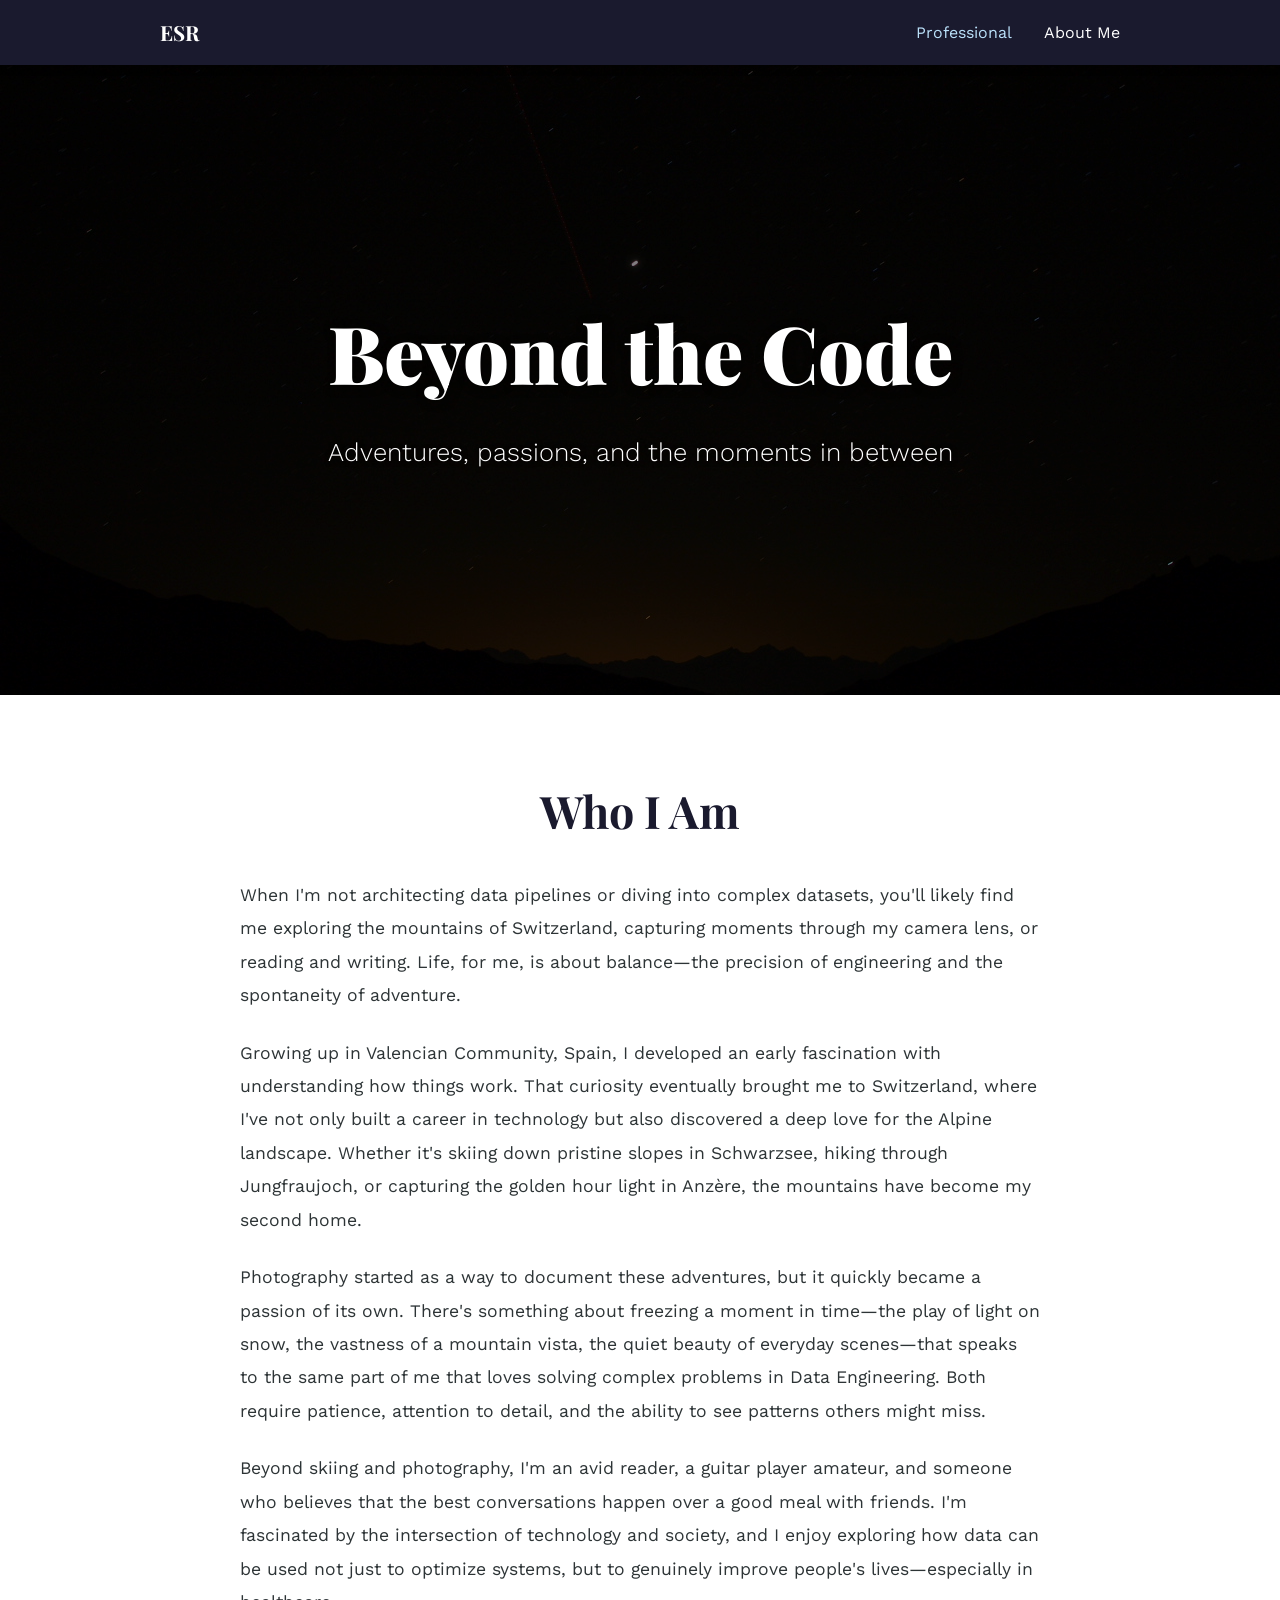
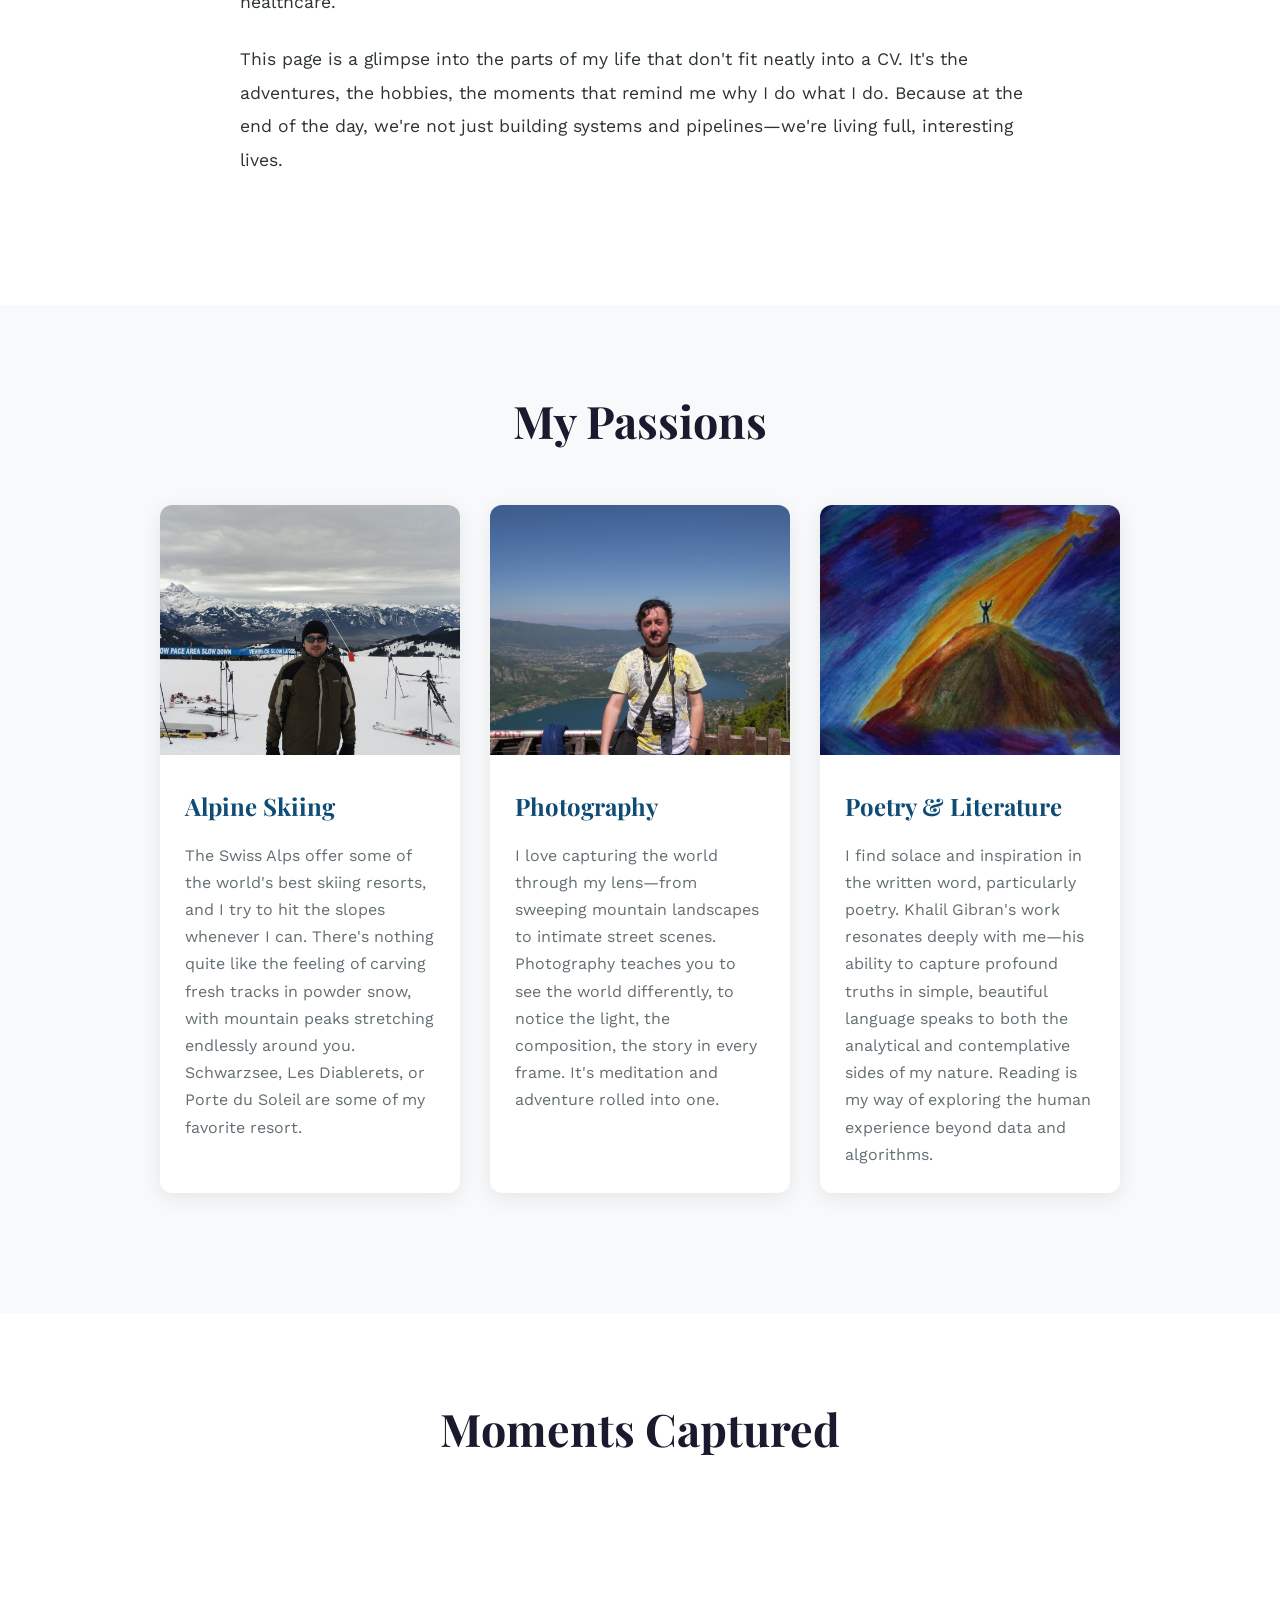
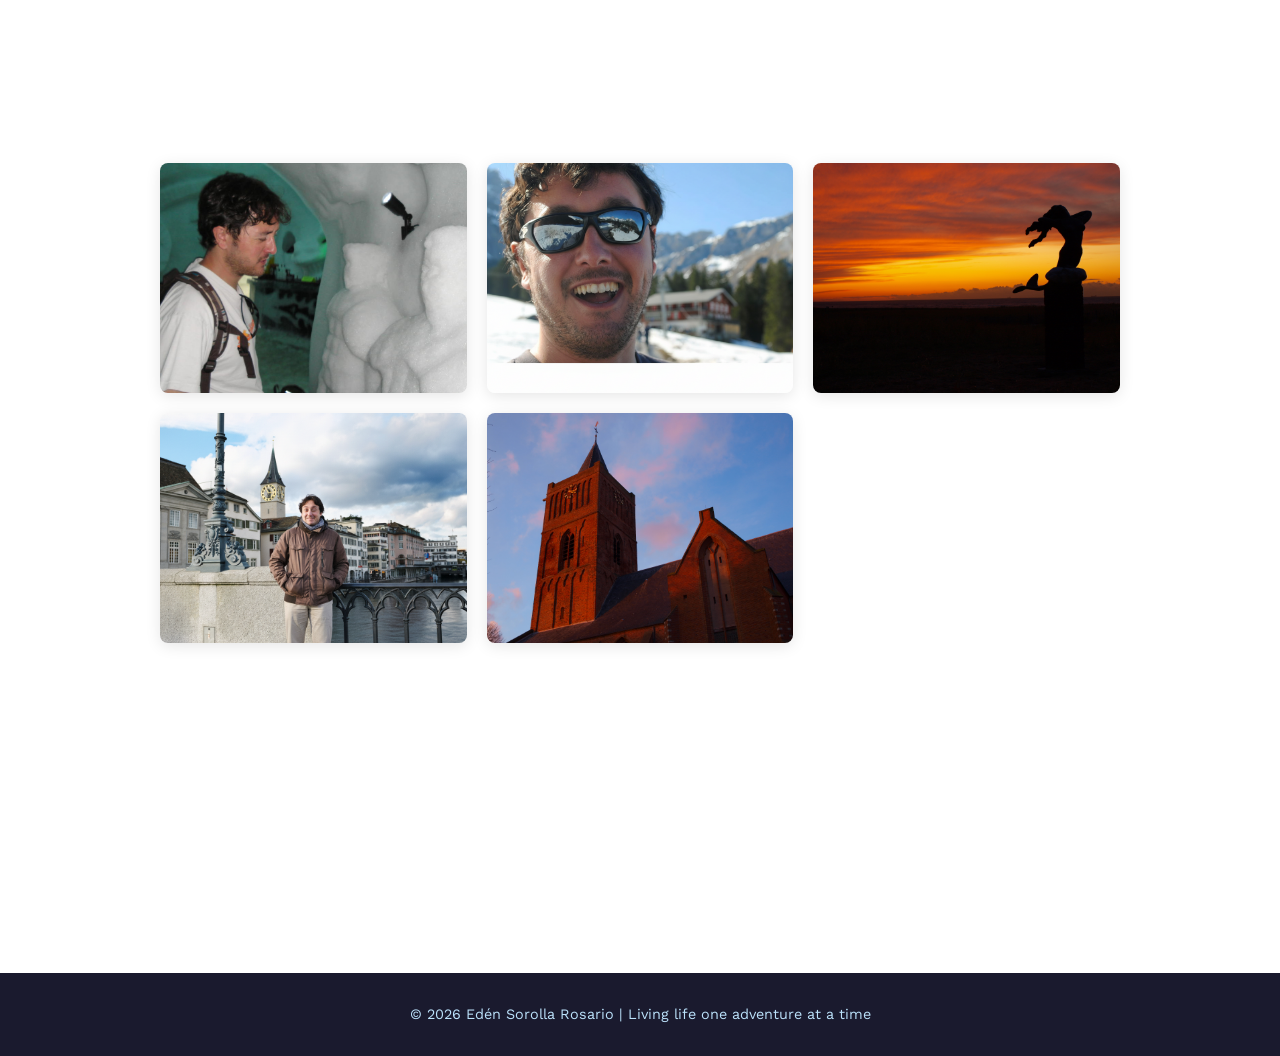
==== about.html @ 40b57085 "Adds Project section and pictures; and modifies some pictures footnotes." ====
<!DOCTYPE html>
<html lang="en">
<head>
    <meta charset="UTF-8">
    <meta name="viewport" content="width=device-width, initial-scale=1.0">
    <title>About Me | Edén Sorolla Rosario</title>
    <link rel="preconnect" href="https://fonts.googleapis.com">
    <link rel="preconnect" href="https://fonts.gstatic.com" crossorigin>
    <link href="https://fonts.googleapis.com/css2?family=Playfair+Display:wght@700;900&family=Work+Sans:wght@300;400;600&display=swap" rel="stylesheet">
    <style>
        :root {
            --primary: #1a1a2e;
            --accent: #0f4c75;
            --highlight: #3282b8;
            --light: #bbe1fa;
            --text: #2d3436;
            --text-light: #636e72;
            --bg: #ffffff;
            --bg-alt: #f8f9fa;
        }

        * {
            margin: 0;
            padding: 0;
            box-sizing: border-box;
        }

        body {
            font-family: 'Work Sans', sans-serif;
            line-height: 1.6;
            color: var(--text);
            background: var(--bg);
            overflow-x: hidden;
        }

        .container {
            max-width: 1000px;
            margin: 0 auto;
            padding: 0 20px;
        }

        /* Navigation */
        nav {
            background: var(--primary);
            padding: 1rem 0;
            position: sticky;
            top: 0;
            z-index: 100;
            box-shadow: 0 2px 10px rgba(0,0,0,0.1);
        }

        nav .container {
            display: flex;
            justify-content: space-between;
            align-items: center;
        }

        nav .logo {
            color: white;
            font-family: 'Playfair Display', serif;
            font-size: 1.3rem;
            font-weight: 700;
        }

        nav ul {
            display: flex;
            list-style: none;
            gap: 2rem;
            margin: 0;
        }

        nav a {
            color: var(--light);
            text-decoration: none;
            transition: color 0.3s;
            font-weight: 400;
        }

        nav a:hover, nav a.active {
            color: white;
        }

        /* Hero Section with Background Image */
        .hero-about {
            position: relative;
            height: 70vh;
            min-height: 500px;
            display: flex;
            align-items: center;
            justify-content: center;
            overflow: hidden;
        }

        .hero-about::before {
            content: '';
            position: absolute;
            top: 0;
            left: 0;
            right: 0;
            bottom: 0;
            background: url('pics/processed/Anzere_11092010.JPG') center/cover;
            filter: brightness(0.5);
            z-index: 0;
        }

        .hero-about-content {
            position: relative;
            z-index: 1;
            text-align: center;
            color: white;
            padding: 20px;
        }

        .hero-about h1 {
            font-family: 'Playfair Display', serif;
            font-size: clamp(3rem, 8vw, 5rem);
            font-weight: 900;
            margin-bottom: 1rem;
            text-shadow: 2px 2px 10px rgba(0,0,0,0.5);
        }

        .hero-about p {
            font-size: clamp(1.2rem, 3vw, 1.6rem);
            font-weight: 300;
            text-shadow: 1px 1px 5px rgba(0,0,0,0.5);
        }

        /* Personal Bio Section */
        .personal-bio {
            padding: 80px 20px;
            background: var(--bg);
        }

        .personal-bio h2 {
            font-family: 'Playfair Display', serif;
            font-size: clamp(2rem, 5vw, 2.8rem);
            color: var(--primary);
            margin-bottom: 2rem;
            text-align: center;
        }

        .bio-text {
            max-width: 800px;
            margin: 0 auto 3rem;
            font-size: 1.1rem;
            line-height: 1.9;
            color: var(--text);
        }

        .bio-text p {
            margin-bottom: 1.5rem;
        }

        /* Hobbies Grid */
        .hobbies-section {
            padding: 80px 20px;
            background: var(--bg-alt);
        }

        .hobbies-section h2 {
            font-family: 'Playfair Display', serif;
            font-size: clamp(2rem, 5vw, 2.8rem);
            color: var(--primary);
            margin-bottom: 3rem;
            text-align: center;
        }

        .hobbies-grid {
            display: grid;
            grid-template-columns: repeat(auto-fit, minmax(300px, 1fr));
            gap: 30px;
            margin-bottom: 40px;
        }

        .hobby-card {
            background: white;
            border-radius: 12px;
            overflow: hidden;
            box-shadow: 0 5px 20px rgba(0,0,0,0.08);
            transition: transform 0.3s, box-shadow 0.3s;
        }

        .hobby-card:hover {
            transform: translateY(-10px);
            box-shadow: 0 15px 40px rgba(0,0,0,0.15);
        }

        .hobby-image {
            width: 100%;
            height: 250px;
            object-fit: cover;
        }

        .hobby-content {
            padding: 25px;
        }

        .hobby-content h3 {
            font-family: 'Playfair Display', serif;
            color: var(--accent);
            font-size: 1.5rem;
            margin-bottom: 1rem;
        }

        .hobby-content p {
            color: var(--text-light);
            line-height: 1.7;
        }

        /* Photo Gallery */
        .gallery-section {
            padding: 80px 20px;
            background: var(--bg);
        }

        .gallery-section h2 {
            font-family: 'Playfair Display', serif;
            font-size: clamp(2rem, 5vw, 2.8rem);
            color: var(--primary);
            margin-bottom: 3rem;
            text-align: center;
        }

        .photo-grid {
            display: grid;
            grid-template-columns: repeat(auto-fit, minmax(280px, 1fr));
            gap: 20px;
        }

        .photo-item {
            position: relative;
            overflow: hidden;
            border-radius: 8px;
            aspect-ratio: 4/3;
            cursor: pointer;
            box-shadow: 0 3px 15px rgba(0,0,0,0.1);
        }

        .photo-item img {
            width: 100%;
            height: 100%;
            object-fit: cover;
            transition: transform 0.4s;
        }

        .photo-item:hover img {
            transform: scale(1.1);
        }

        .photo-caption {
            position: absolute;
            bottom: 0;
            left: 0;
            right: 0;
            background: linear-gradient(to top, rgba(0,0,0,0.8), transparent);
            color: white;
            padding: 30px 15px 15px;
            transform: translateY(100%);
            transition: transform 0.3s;
            font-size: 0.9rem;
        }

        .photo-item:hover .photo-caption {
            transform: translateY(0);
        }

        /* Footer */
        .footer {
            background: var(--primary);
            color: var(--light);
            text-align: center;
            padding: 30px 20px;
            font-size: 0.9rem;
        }

        /* Animations */
        @keyframes fadeInUp {
            from {
                opacity: 0;
                transform: translateY(30px);
            }
            to {
                opacity: 1;
                transform: translateY(0);
            }
        }

        .fade-in {
            animation: fadeInUp 0.8s ease-out;
        }

        /* Responsive */
        @media (max-width: 768px) {
            nav ul {
                gap: 1rem;
                font-size: 0.9rem;
            }

            nav .logo {
                font-size: 1.1rem;
            }

            .hero-about {
                height: 60vh;
                min-height: 400px;
            }

            .personal-bio,
            .hobbies-section,
            .gallery-section {
                padding: 50px 20px;
            }

            .hobbies-grid {
                grid-template-columns: 1fr;
            }
        }
    </style>
</head>
<body>
    <!-- Navigation -->
    <nav>
        <div class="container">
            <div class="logo">ESR</div>
            <ul>
                <li><a href="index.html">Professional</a></li>
                <li><a href="about.html" class="active">About Me</a></li>
            </ul>
        </div>
    </nav>

    <!-- Hero Section -->
    <section class="hero-about">
        <div class="hero-about-content fade-in">
            <h1>Beyond the Code</h1>
            <p>Adventures, passions, and the moments in between</p>
        </div>
    </section>

    <!-- Personal Bio -->
    <section class="personal-bio">
        <div class="container">
            <h2>Who I Am</h2>
            <div class="bio-text">
                <p>When I'm not architecting data pipelines or diving into complex datasets, you'll likely find me exploring the mountains of Switzerland, capturing moments through my camera lens, or reading and writing. Life, for me, is about balance—the precision of engineering and the spontaneity of adventure.</p>

                <p>Growing up in Valencian Community, Spain, I developed an early fascination with understanding how things work. That curiosity eventually brought me to Switzerland, where I've not only built a career in technology but also discovered a deep love for the Alpine landscape. Whether it's skiing down pristine slopes in Schwarzsee, hiking through Jungfraujoch, or capturing the golden hour light in Anzère, the mountains have become my second home.</p>

                <p>Photography started as a way to document these adventures, but it quickly became a passion of its own. There's something about freezing a moment in time—the play of light on snow, the vastness of a mountain vista, the quiet beauty of everyday scenes—that speaks to the same part of me that loves solving complex problems in Data Engineering. Both require patience, attention to detail, and the ability to see patterns others might miss.</p>

                <p>Beyond skiing and photography, I'm an avid reader, a guitar player amateur, and someone who believes that the best conversations happen over a good meal with friends. I'm fascinated by the intersection of technology and society, and I enjoy exploring how data can be used not just to optimize systems, but to genuinely improve people's lives—especially in healthcare.</p>

                <p>This page is a glimpse into the parts of my life that don't fit neatly into a CV. It's the adventures, the hobbies, the moments that remind me why I do what I do. Because at the end of the day, we're not just building systems and pipelines—we're living full, interesting lives.</p>
            </div>
        </div>
    </section>

    <!-- Hobbies Section -->
    <section class="hobbies-section">
        <div class="container">
            <h2>My Passions</h2>
            <div class="hobbies-grid">
                <div class="hobby-card">
                    <img src="pics/processed/Diablerets_27012013.png" alt="Skiing in Diablerets" class="hobby-image">
                    <div class="hobby-content">
                        <h3>Alpine Skiing</h3>
                        <p>The Swiss Alps offer some of the world's best skiing resorts, and I try to hit the slopes whenever I can. There's nothing quite like the feeling of carving fresh tracks in powder snow, with mountain peaks stretching endlessly around you. Schwarzsee, Les Diablerets, or Porte du Soleil are some of my favorite resort.</p>
                    </div>
                </div>

                <div class="hobby-card">
                    <img src="pics/processed/Annecy_23052010.JPG" alt="Photography" class="hobby-image">
                    <div class="hobby-content">
                        <h3>Photography</h3>
                        <p>I love capturing the world through my lens—from sweeping mountain landscapes to intimate street scenes. Photography teaches you to see the world differently, to notice the light, the composition, the story in every frame. It's meditation and adventure rolled into one.</p>
                    </div>
                </div>

                <div class="hobby-card">
                    <img src="pics/processed/Le fou et la nuit.jpg" alt="Poetry and Literature" class="hobby-image">
                    <div class="hobby-content">
                        <h3>Poetry & Literature</h3>
                        <p>I find solace and inspiration in the written word, particularly poetry. Khalil Gibran's work resonates deeply with me—his ability to capture profound truths in simple, beautiful language speaks to both the analytical and contemplative sides of my nature. Reading is my way of exploring the human experience beyond data and algorithms.</p>
                    </div>
                </div>
<!-- Commented:
                <div class="hobby-card">
                    <img src="pics/processed/Noordwijk_29112009.JPG" alt="Scientific Adventures" class="hobby-image">
                    <div class="hobby-content">
                        <h3>Scientific Exploration</h3>
                        <p>This photo from Noordwijk, Netherlands, captures the first day of a three-week ESA-funded test campaign for my research project. It represents the intersection of scientific rigor and adventure—traveling to new places, collaborating with brilliant minds, and pushing the boundaries of what's possible in space technology.</p>
                    </div>
                </div>
-->
            </div>
        </div>
    </section>

    <!-- Photo Gallery -->
    <section class="gallery-section">
        <div class="container">
            <h2>Moments Captured</h2>
            <div class="photo-grid">
                <div class="photo-item">
                    <img src="pics/processed/Anzere_11092010.JPG" alt="Anzère summernight">
                    <div class="photo-caption">Summernight view from Anzère - September 2010</div>
                </div>
                <div class="photo-item">
                    <img src="pics/processed/India_09012013_1.JPG" alt="Taj Mahal">
                    <div class="photo-caption">Visit to Taj Mahal, India - January 2013</div>
                </div>
                <div class="photo-item">
                    <img src="pics/processed/India_09012013.JPG" alt="New Delhi">
                    <div class="photo-caption">Representation of Lord Shiva in New Delhi, India - January 2013</div>
                </div>
                <div class="photo-item">
                    <img src="pics/processed/Engelberg_02042011_2.JPG" alt="Engelberg Ice Palace">
                    <div class="photo-caption">Visit to Ice Palace in Engelberg</div>
                </div>
                <div class="photo-item">
                    <img src="pics/processed/Engelberg_02042011_3.png" alt="Mountain serenity">
                    <div class="photo-caption">Engelberg mountain serenity</div>
                </div>
                <div class="photo-item">
                    <img src="pics/processed/Noordwijk_29112009.JPG" alt="Noordwijk Netherlands">
                    <div class="photo-caption">Visit to Noordwijk beach, The Netherlands for an ESA test campaign, November 2009</div>
                </div>
                <div class="photo-item">
                    <img src="pics/processed/Zurich_09112013.jpg" alt="Visit to Zurich">
                    <div class="photo-caption">Visit to Zurich, November 2013</div>
                </div>
                <div class="photo-item">
                    <img src="pics/processed/Noordwijk_29112009_1.JPG" alt="Noordwijk Netherlands bis">
                    <div class="photo-caption">Visit to Noordwijk, The Netherlands, November 2009</div>
                </div>
                <div class="photo-item">
                    <img src="pics/processed/Jungfraujoch.jpg" alt="First visit to Jungfraujoch">
                    <div class="photo-caption">First visit to Jungfraujoch</div>
                </div>
                <div class="photo-item">
                    <img src="pics/processed/CERN_07052010.jpg" alt="Visit to CERN">
                    <div class="photo-caption">Visit to technical installations in CERN</div>
                </div>
                <div class="photo-item">
                    <img src="pics/processed/CERN_07052010_1.png" alt="Visit to CERN bis">
                    <div class="photo-caption">Visit to electromagnetic devices warehouse in CERN</div>
                </div>
                <div class="photo-item">
                    <img src="pics/processed/Football_team_09112011.png" alt="Football team">
                    <div class="photo-caption">Champions of local Lausanne football tournament</div>
                </div>
            </div>
        </div>
    </section>

    <!-- Footer -->
    <footer class="footer">
        <div class="container">
            <p>© 2026 Edén Sorolla Rosario | Living life one adventure at a time</p>
        </div>
    </footer>

    <script>
        // Smooth scroll behavior
        document.querySelectorAll('a[href^="#"]').forEach(anchor => {
            anchor.addEventListener('click', function (e) {
                e.preventDefault();
                const target = document.querySelector(this.getAttribute('href'));
                if (target) {
                    target.scrollIntoView({ behavior: 'smooth', block: 'start' });
                }
            });
        });

        // Scroll animation observer
        const observerOptions = {
            threshold: 0.1,
            rootMargin: '0px 0px -50px 0px'
        };

        const observer = new IntersectionObserver((entries) => {
            entries.forEach((entry, index) => {
                if (entry.isIntersecting) {
                    setTimeout(() => {
                        entry.target.style.opacity = '1';
                        entry.target.style.transform = 'translateY(0)';
                    }, index * 100);
                    observer.unobserve(entry.target);
                }
            });
        }, observerOptions);

        // Animate elements on scroll
        document.querySelectorAll('.hobby-card, .photo-item').forEach(card => {
            card.style.opacity = '0';
            card.style.transform = 'translateY(30px)';
            card.style.transition = 'opacity 0.6s ease-out, transform 0.6s ease-out';
            observer.observe(card);
        });
    </script>
</body>
</html>
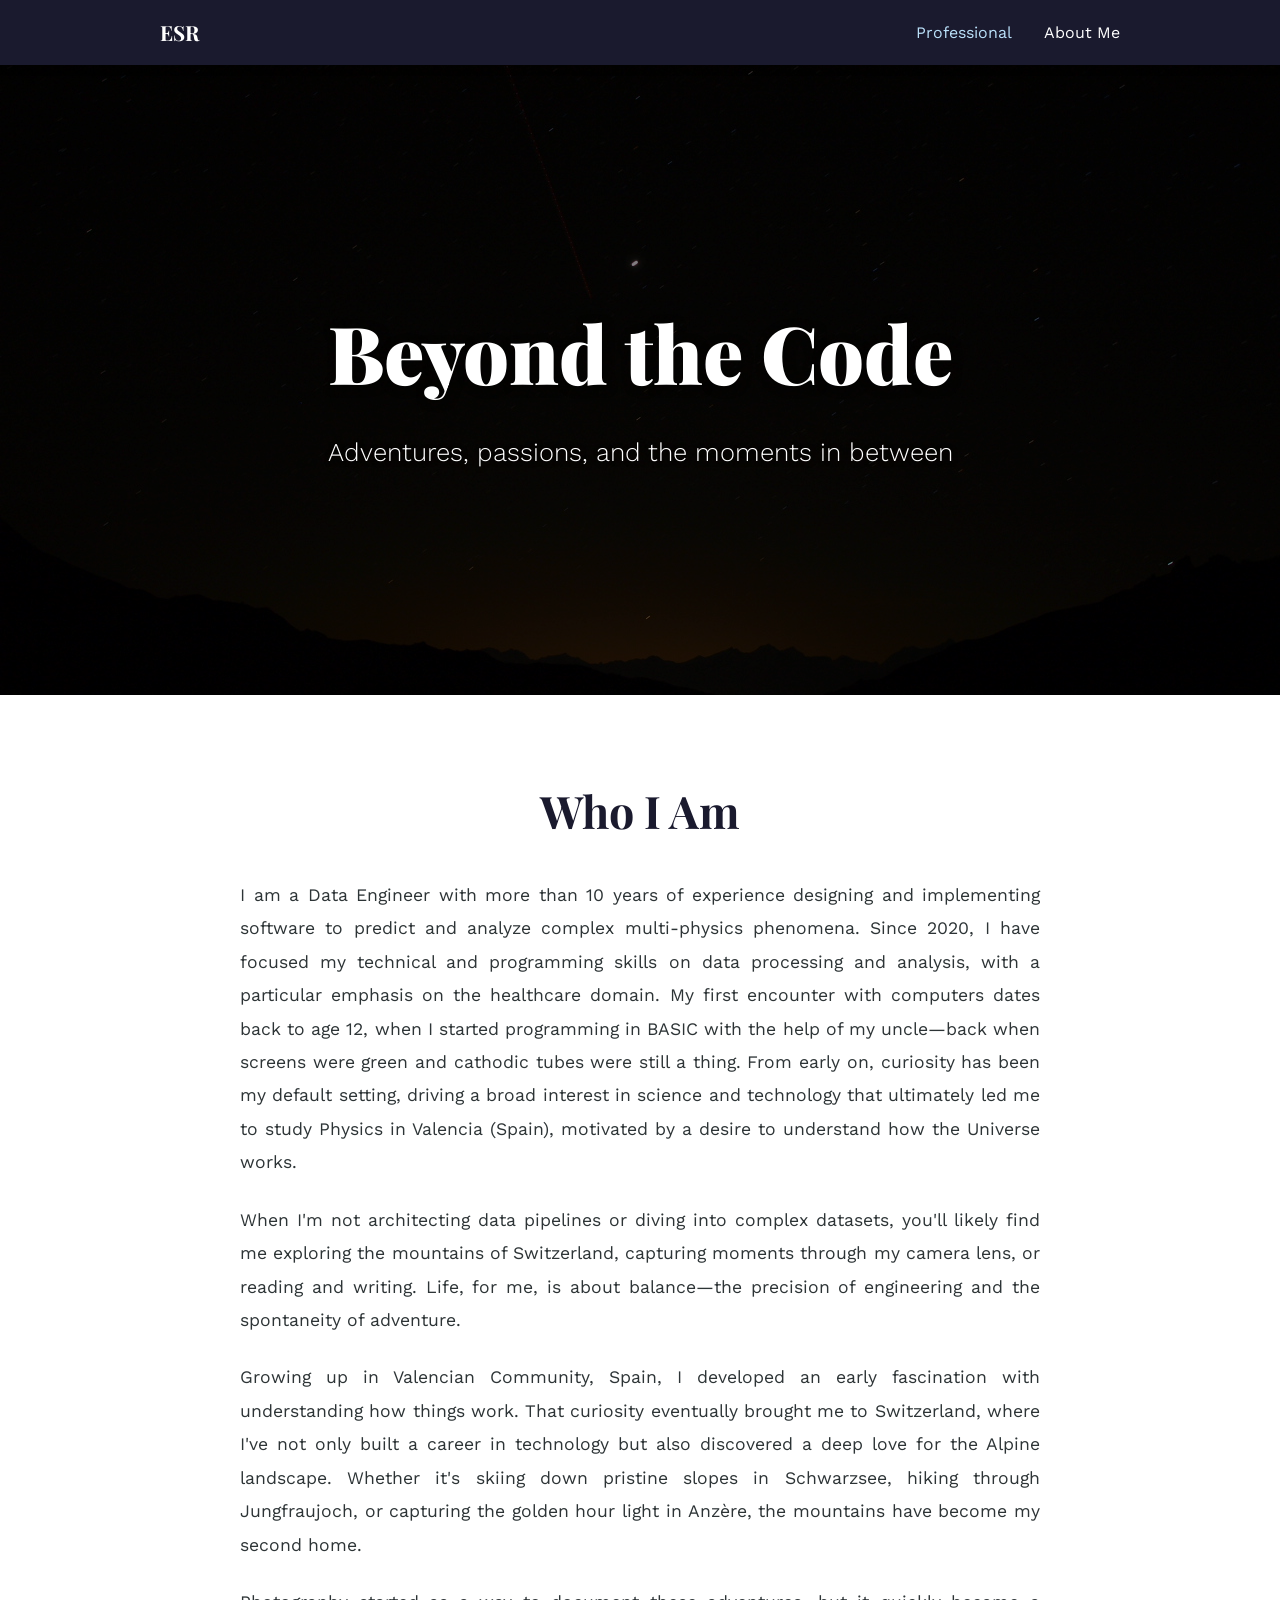
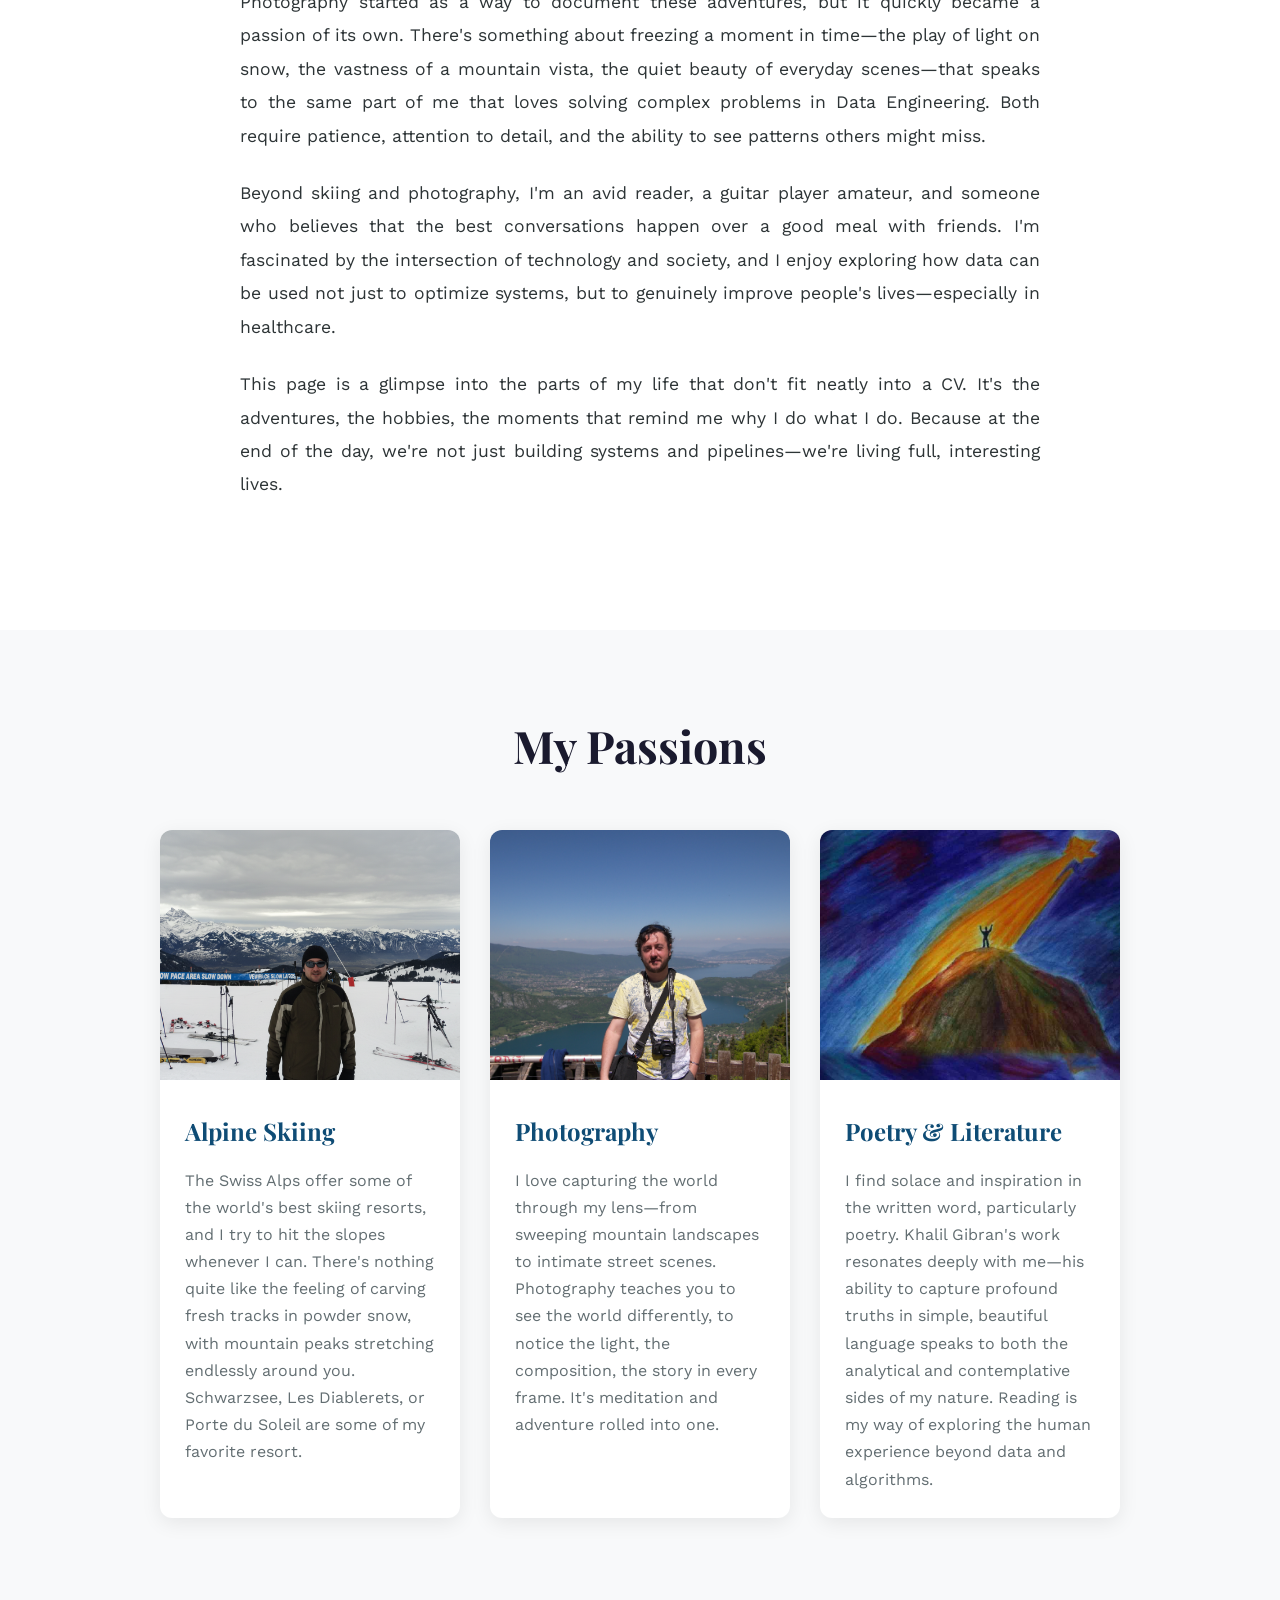
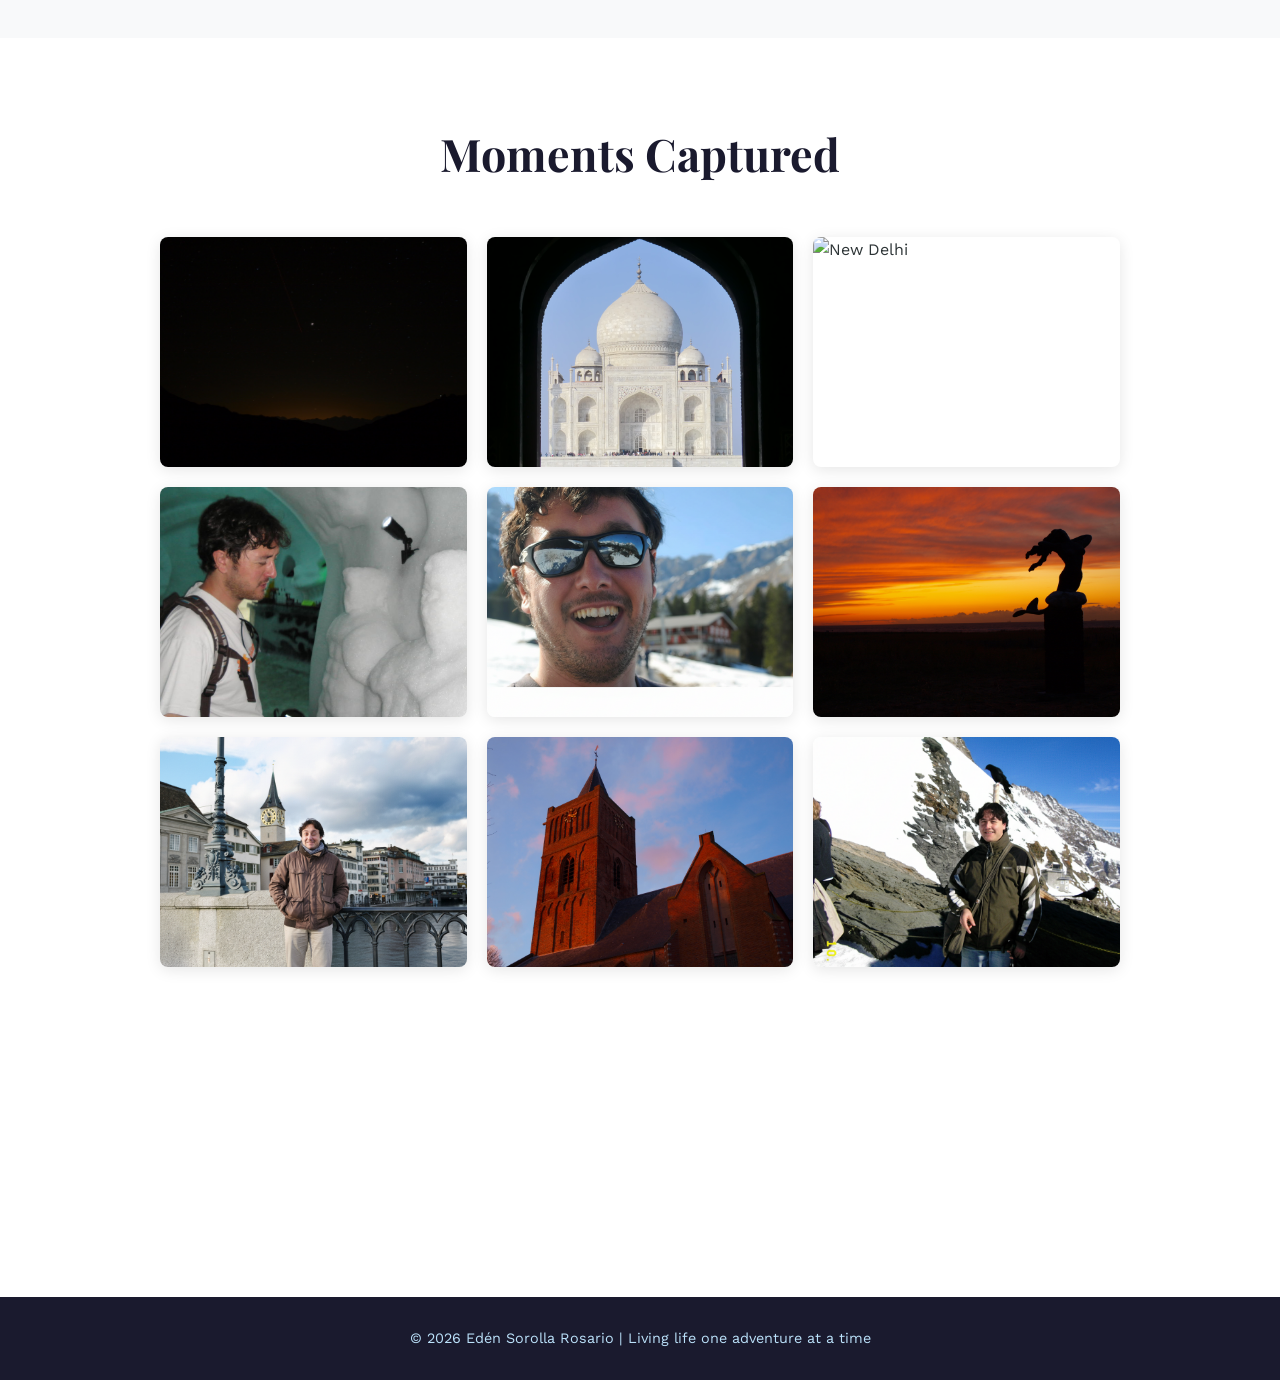
==== commit dccfd72f: "Modifies text from diverse sections." ====
--- a/about.html
+++ b/about.html
@@ -149,6 +149,7 @@
 
         .bio-text p {
             margin-bottom: 1.5rem;
+            text-align: justify;
         }
 
         /* Hobbies Grid */
@@ -342,6 +343,8 @@
         <div class="container">
             <h2>Who I Am</h2>
             <div class="bio-text">
+                <p>I am a Data Engineer with more than 10 years of experience designing and implementing software to predict and analyze complex multi-physics phenomena. Since 2020, I have focused my technical and programming skills on data processing and analysis, with a particular emphasis on the healthcare domain. My first encounter with computers dates back to age 12, when I started programming in BASIC with the help of my uncle—back when screens were green and cathodic tubes were still a thing. From early on, curiosity has been my default setting, driving a broad interest in science and technology that ultimately led me to study Physics in Valencia (Spain), motivated by a desire to understand how the Universe works.</p>
+
                 <p>When I'm not architecting data pipelines or diving into complex datasets, you'll likely find me exploring the mountains of Switzerland, capturing moments through my camera lens, or reading and writing. Life, for me, is about balance—the precision of engineering and the spontaneity of adventure.</p>
 
                 <p>Growing up in Valencian Community, Spain, I developed an early fascination with understanding how things work. That curiosity eventually brought me to Switzerland, where I've not only built a career in technology but also discovered a deep love for the Alpine landscape. Whether it's skiing down pristine slopes in Schwarzsee, hiking through Jungfraujoch, or capturing the golden hour light in Anzère, the mountains have become my second home.</p>
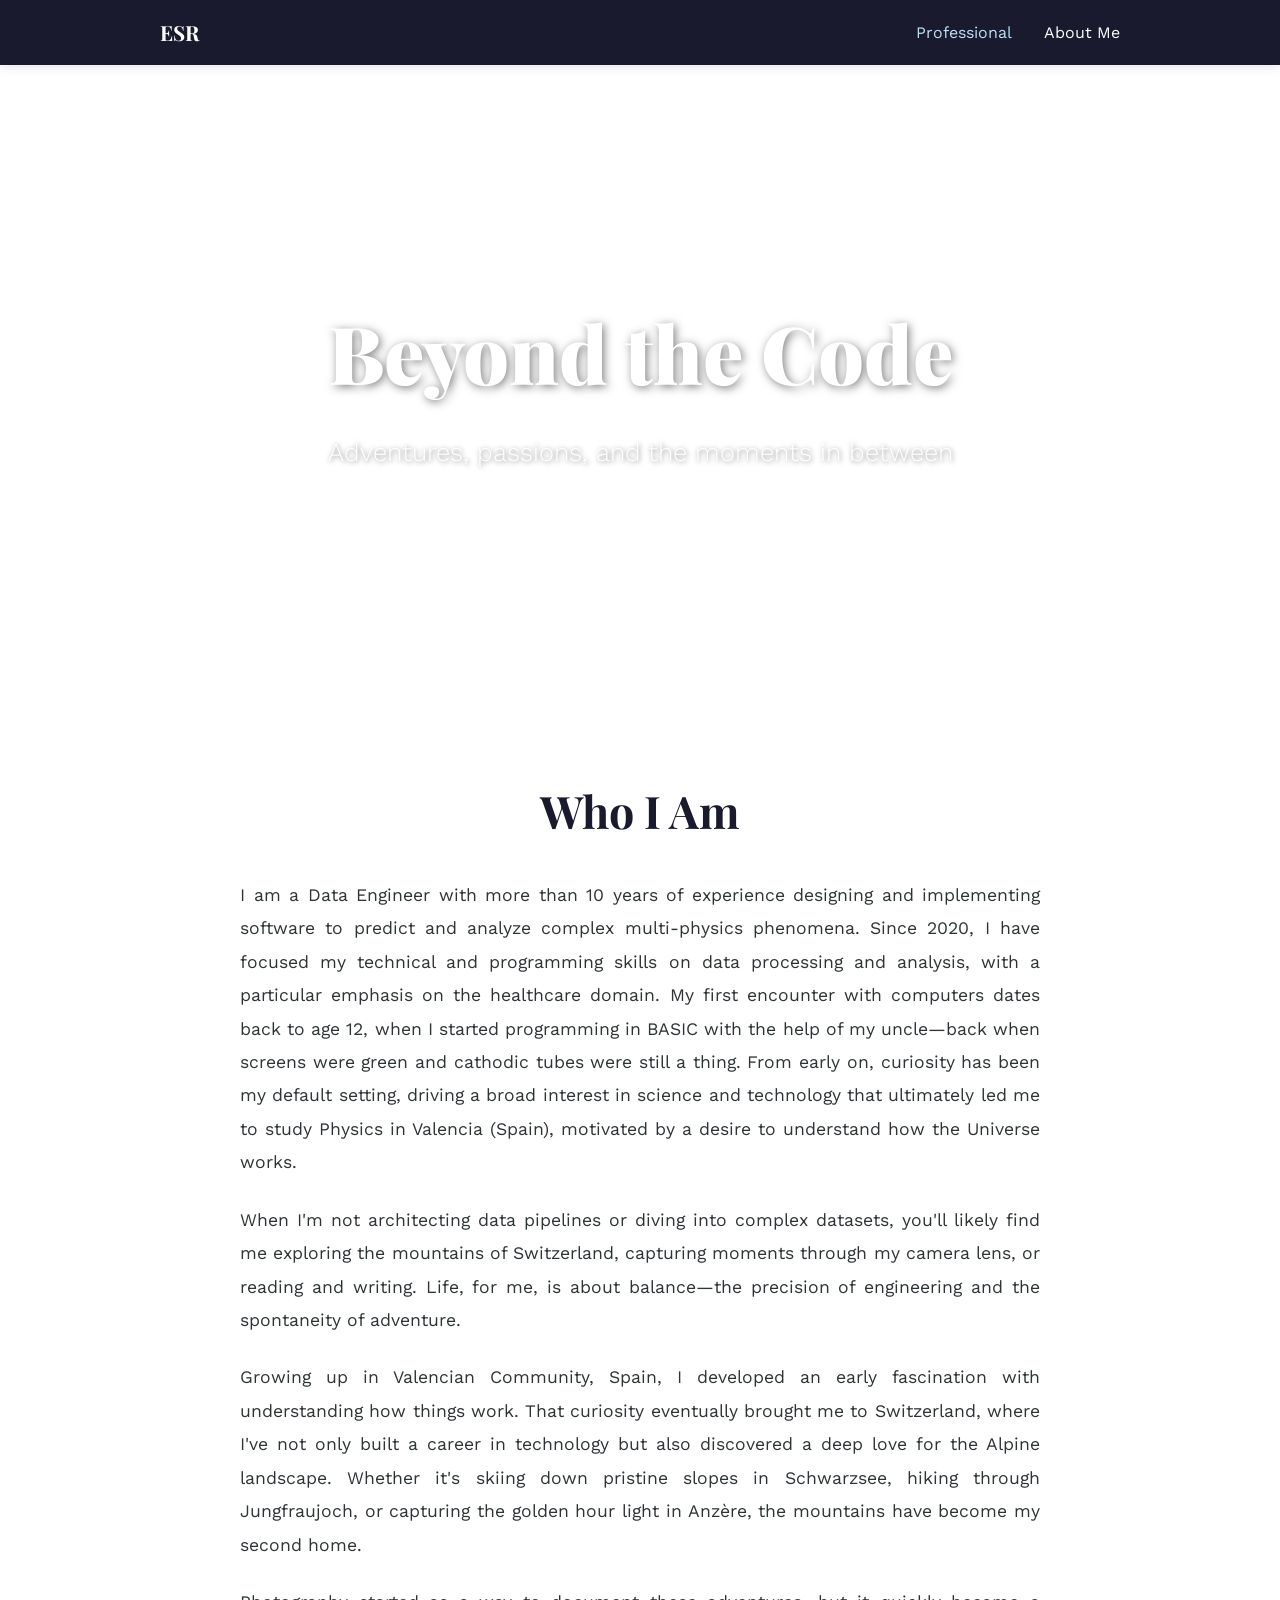
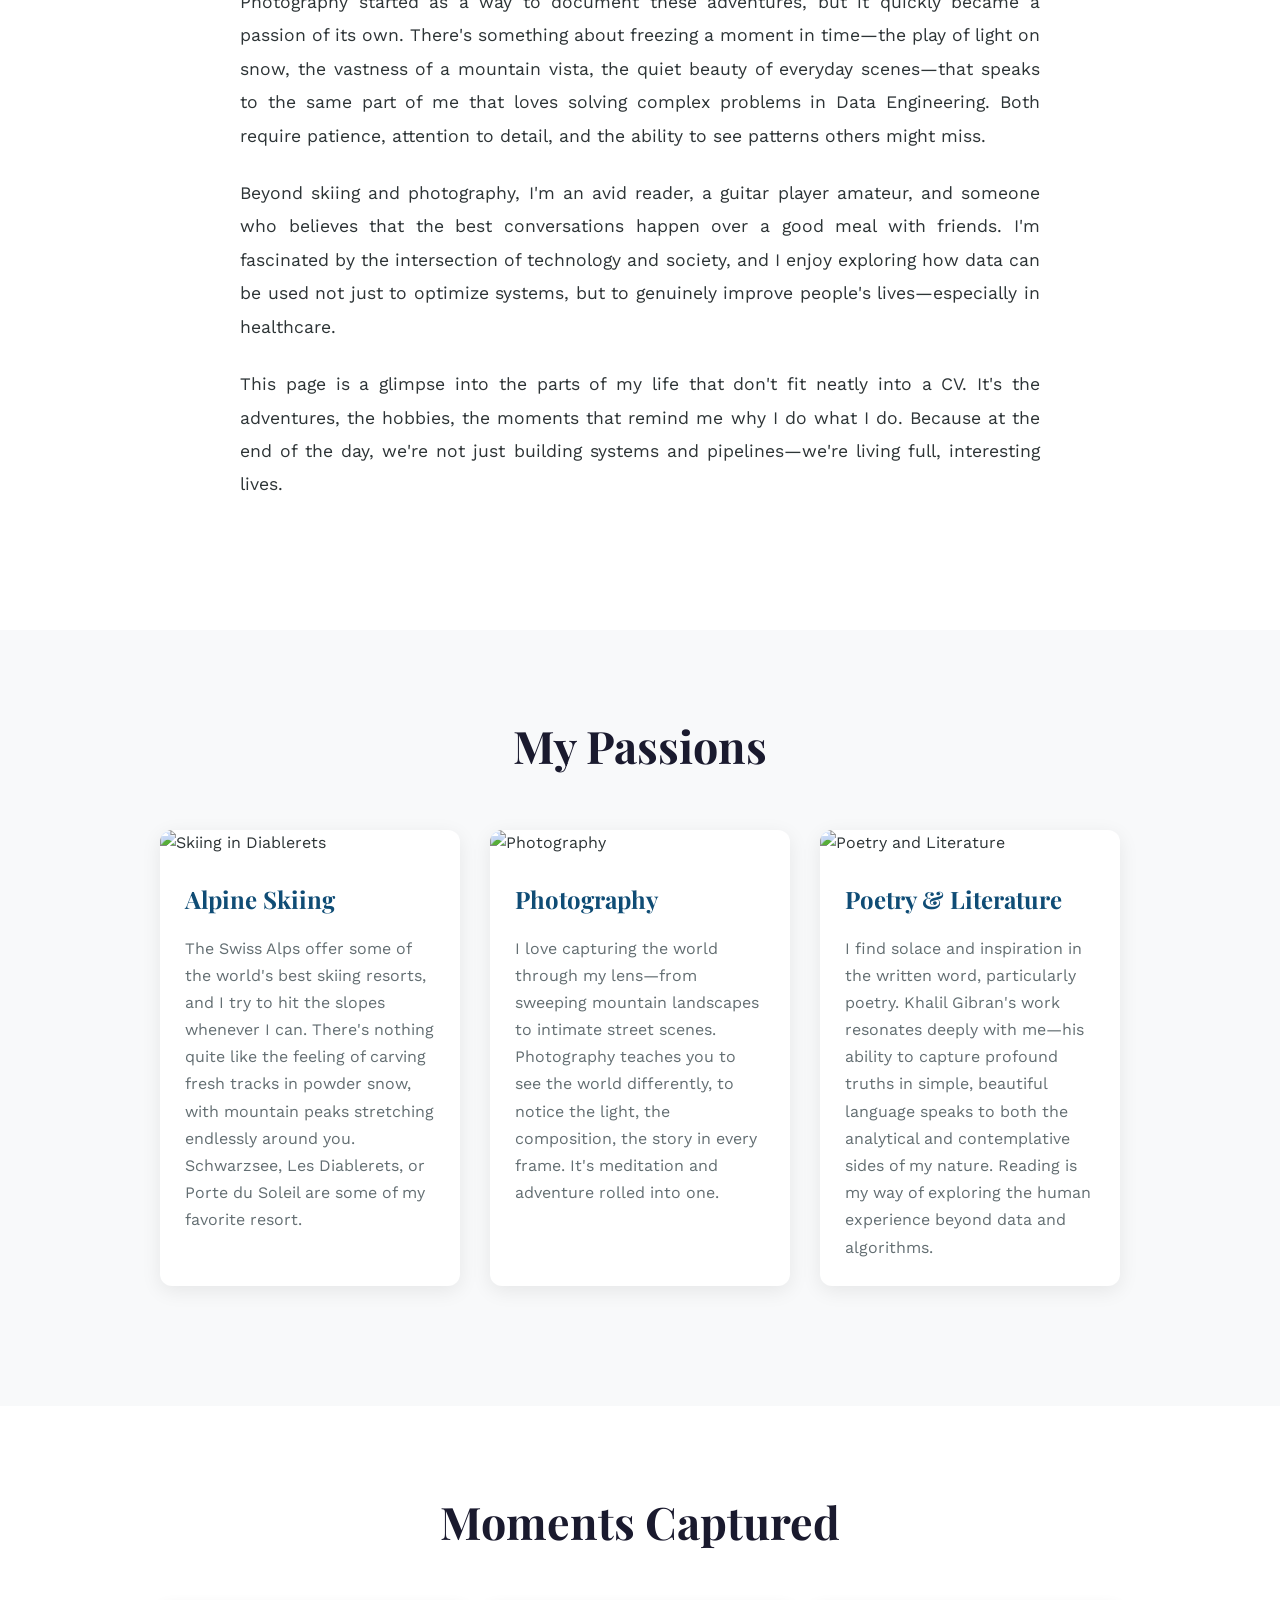
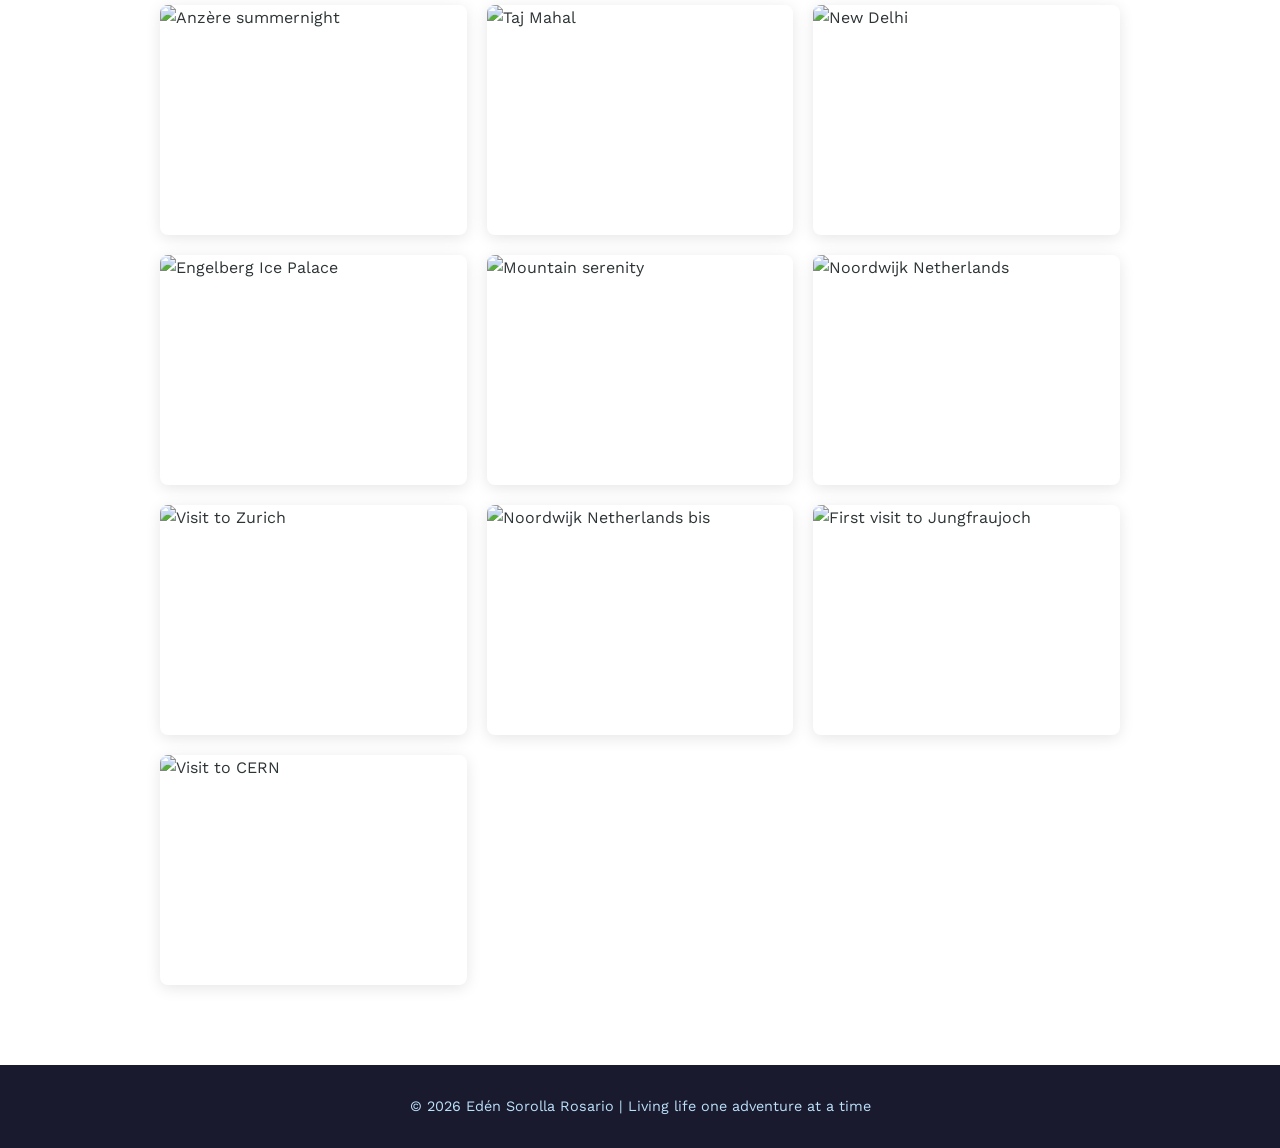
==== commit ff96c2d2: "Adds architecture schema for Clinical Database Discovery Documentation project; adds deeper descript" ====
--- a/about.html
+++ b/about.html
@@ -1,6 +1,16 @@
 <!DOCTYPE html>
 <html lang="en">
 <head>
+    <base href="/portfolio/" id="base-tag">
+    <script>
+        // Auto-detect environment and adjust base href
+        if (window.location.hostname === 'localhost' ||
+            window.location.hostname === '127.0.0.1' ||
+            window.location.protocol === 'file:') {
+            document.getElementById('base-tag').remove();
+        }
+    </script>
+
     <meta charset="UTF-8">
     <meta name="viewport" content="width=device-width, initial-scale=1.0">
     <title>About Me | Edén Sorolla Rosario</title>
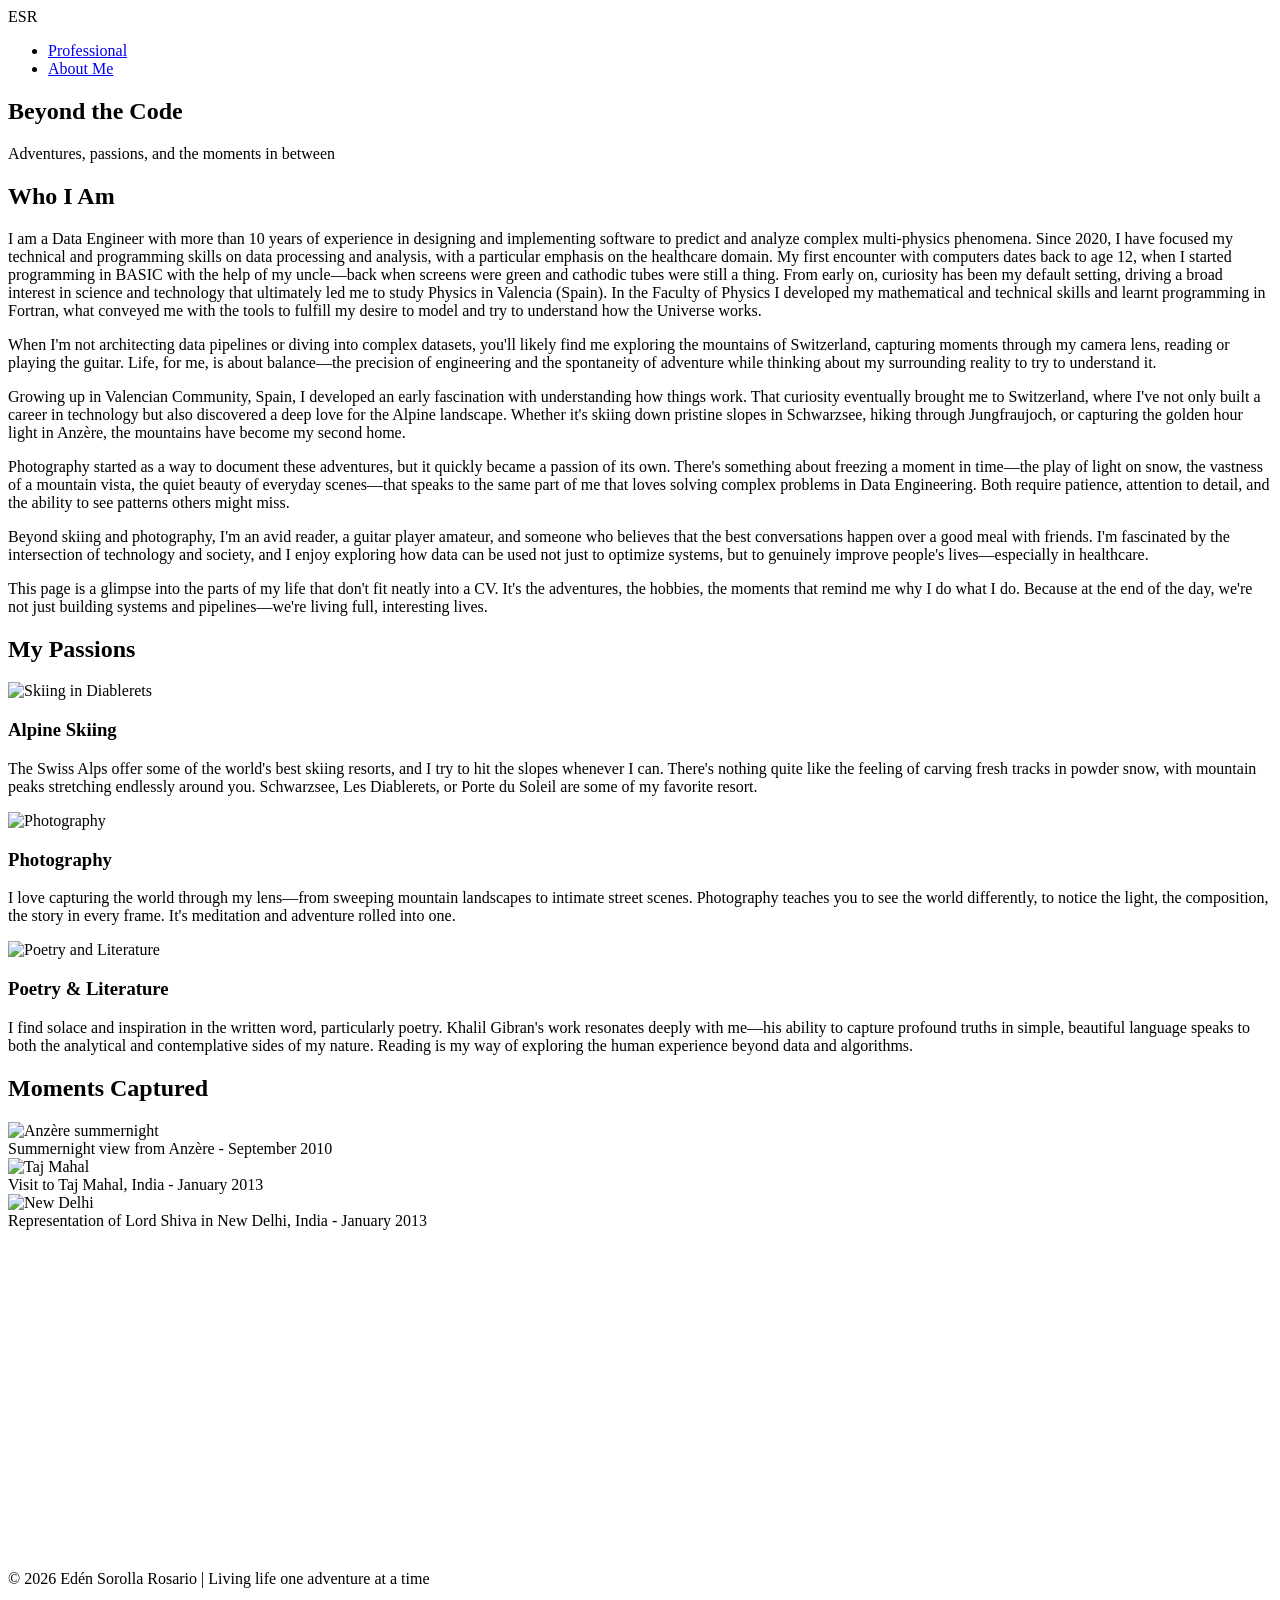
==== commit 8f1514dd: "Adds css folder and refactors the order of the project cards." ====
--- a/about.html
+++ b/about.html
@@ -17,316 +17,10 @@
     <link rel="preconnect" href="https://fonts.googleapis.com">
     <link rel="preconnect" href="https://fonts.gstatic.com" crossorigin>
     <link href="https://fonts.googleapis.com/css2?family=Playfair+Display:wght@700;900&family=Work+Sans:wght@300;400;600&display=swap" rel="stylesheet">
-    <style>
-        :root {
-            --primary: #1a1a2e;
-            --accent: #0f4c75;
-            --highlight: #3282b8;
-            --light: #bbe1fa;
-            --text: #2d3436;
-            --text-light: #636e72;
-            --bg: #ffffff;
-            --bg-alt: #f8f9fa;
-        }
-
-        * {
-            margin: 0;
-            padding: 0;
-            box-sizing: border-box;
-        }
-
-        body {
-            font-family: 'Work Sans', sans-serif;
-            line-height: 1.6;
-            color: var(--text);
-            background: var(--bg);
-            overflow-x: hidden;
-        }
-
-        .container {
-            max-width: 1000px;
-            margin: 0 auto;
-            padding: 0 20px;
-        }
-
-        /* Navigation */
-        nav {
-            background: var(--primary);
-            padding: 1rem 0;
-            position: sticky;
-            top: 0;
-            z-index: 100;
-            box-shadow: 0 2px 10px rgba(0,0,0,0.1);
-        }
-
-        nav .container {
-            display: flex;
-            justify-content: space-between;
-            align-items: center;
-        }
-
-        nav .logo {
-            color: white;
-            font-family: 'Playfair Display', serif;
-            font-size: 1.3rem;
-            font-weight: 700;
-        }
-
-        nav ul {
-            display: flex;
-            list-style: none;
-            gap: 2rem;
-            margin: 0;
-        }
-
-        nav a {
-            color: var(--light);
-            text-decoration: none;
-            transition: color 0.3s;
-            font-weight: 400;
-        }
-
-        nav a:hover, nav a.active {
-            color: white;
-        }
-
-        /* Hero Section with Background Image */
-        .hero-about {
-            position: relative;
-            height: 70vh;
-            min-height: 500px;
-            display: flex;
-            align-items: center;
-            justify-content: center;
-            overflow: hidden;
-        }
-
-        .hero-about::before {
-            content: '';
-            position: absolute;
-            top: 0;
-            left: 0;
-            right: 0;
-            bottom: 0;
-            background: url('pics/processed/Anzere_11092010.JPG') center/cover;
-            filter: brightness(0.5);
-            z-index: 0;
-        }
-
-        .hero-about-content {
-            position: relative;
-            z-index: 1;
-            text-align: center;
-            color: white;
-            padding: 20px;
-        }
-
-        .hero-about h1 {
-            font-family: 'Playfair Display', serif;
-            font-size: clamp(3rem, 8vw, 5rem);
-            font-weight: 900;
-            margin-bottom: 1rem;
-            text-shadow: 2px 2px 10px rgba(0,0,0,0.5);
-        }
-
-        .hero-about p {
-            font-size: clamp(1.2rem, 3vw, 1.6rem);
-            font-weight: 300;
-            text-shadow: 1px 1px 5px rgba(0,0,0,0.5);
-        }
-
-        /* Personal Bio Section */
-        .personal-bio {
-            padding: 80px 20px;
-            background: var(--bg);
-        }
-
-        .personal-bio h2 {
-            font-family: 'Playfair Display', serif;
-            font-size: clamp(2rem, 5vw, 2.8rem);
-            color: var(--primary);
-            margin-bottom: 2rem;
-            text-align: center;
-        }
-
-        .bio-text {
-            max-width: 800px;
-            margin: 0 auto 3rem;
-            font-size: 1.1rem;
-            line-height: 1.9;
-            color: var(--text);
-        }
-
-        .bio-text p {
-            margin-bottom: 1.5rem;
-            text-align: justify;
-        }
-
-        /* Hobbies Grid */
-        .hobbies-section {
-            padding: 80px 20px;
-            background: var(--bg-alt);
-        }
-
-        .hobbies-section h2 {
-            font-family: 'Playfair Display', serif;
-            font-size: clamp(2rem, 5vw, 2.8rem);
-            color: var(--primary);
-            margin-bottom: 3rem;
-            text-align: center;
-        }
-
-        .hobbies-grid {
-            display: grid;
-            grid-template-columns: repeat(auto-fit, minmax(300px, 1fr));
-            gap: 30px;
-            margin-bottom: 40px;
-        }
-
-        .hobby-card {
-            background: white;
-            border-radius: 12px;
-            overflow: hidden;
-            box-shadow: 0 5px 20px rgba(0,0,0,0.08);
-            transition: transform 0.3s, box-shadow 0.3s;
-        }
-
-        .hobby-card:hover {
-            transform: translateY(-10px);
-            box-shadow: 0 15px 40px rgba(0,0,0,0.15);
-        }
-
-        .hobby-image {
-            width: 100%;
-            height: 250px;
-            object-fit: cover;
-        }
-
-        .hobby-content {
-            padding: 25px;
-        }
-
-        .hobby-content h3 {
-            font-family: 'Playfair Display', serif;
-            color: var(--accent);
-            font-size: 1.5rem;
-            margin-bottom: 1rem;
-        }
-
-        .hobby-content p {
-            color: var(--text-light);
-            line-height: 1.7;
-        }
-
-        /* Photo Gallery */
-        .gallery-section {
-            padding: 80px 20px;
-            background: var(--bg);
-        }
-
-        .gallery-section h2 {
-            font-family: 'Playfair Display', serif;
-            font-size: clamp(2rem, 5vw, 2.8rem);
-            color: var(--primary);
-            margin-bottom: 3rem;
-            text-align: center;
-        }
-
-        .photo-grid {
-            display: grid;
-            grid-template-columns: repeat(auto-fit, minmax(280px, 1fr));
-            gap: 20px;
-        }
-
-        .photo-item {
-            position: relative;
-            overflow: hidden;
-            border-radius: 8px;
-            aspect-ratio: 4/3;
-            cursor: pointer;
-            box-shadow: 0 3px 15px rgba(0,0,0,0.1);
-        }
-
-        .photo-item img {
-            width: 100%;
-            height: 100%;
-            object-fit: cover;
-            transition: transform 0.4s;
-        }
-
-        .photo-item:hover img {
-            transform: scale(1.1);
-        }
-
-        .photo-caption {
-            position: absolute;
-            bottom: 0;
-            left: 0;
-            right: 0;
-            background: linear-gradient(to top, rgba(0,0,0,0.8), transparent);
-            color: white;
-            padding: 30px 15px 15px;
-            transform: translateY(100%);
-            transition: transform 0.3s;
-            font-size: 0.9rem;
-        }
-
-        .photo-item:hover .photo-caption {
-            transform: translateY(0);
-        }
-
-        /* Footer */
-        .footer {
-            background: var(--primary);
-            color: var(--light);
-            text-align: center;
-            padding: 30px 20px;
-            font-size: 0.9rem;
-        }
-
-        /* Animations */
-        @keyframes fadeInUp {
-            from {
-                opacity: 0;
-                transform: translateY(30px);
-            }
-            to {
-                opacity: 1;
-                transform: translateY(0);
-            }
-        }
-
-        .fade-in {
-            animation: fadeInUp 0.8s ease-out;
-        }
-
-        /* Responsive */
-        @media (max-width: 768px) {
-            nav ul {
-                gap: 1rem;
-                font-size: 0.9rem;
-            }
-
-            nav .logo {
-                font-size: 1.1rem;
-            }
-
-            .hero-about {
-                height: 60vh;
-                min-height: 400px;
-            }
-
-            .personal-bio,
-            .hobbies-section,
-            .gallery-section {
-                padding: 50px 20px;
-            }
-
-            .hobbies-grid {
-                grid-template-columns: 1fr;
-            }
-        }
-    </style>
+
+    <!-- CSS styles -->
+    <link rel="stylesheet" href="css/about.css">
+
 </head>
 <body>
     <!-- Navigation -->
@@ -353,9 +47,9 @@
         <div class="container">
             <h2>Who I Am</h2>
             <div class="bio-text">
-                <p>I am a Data Engineer with more than 10 years of experience designing and implementing software to predict and analyze complex multi-physics phenomena. Since 2020, I have focused my technical and programming skills on data processing and analysis, with a particular emphasis on the healthcare domain. My first encounter with computers dates back to age 12, when I started programming in BASIC with the help of my uncle—back when screens were green and cathodic tubes were still a thing. From early on, curiosity has been my default setting, driving a broad interest in science and technology that ultimately led me to study Physics in Valencia (Spain), motivated by a desire to understand how the Universe works.</p>
-
-                <p>When I'm not architecting data pipelines or diving into complex datasets, you'll likely find me exploring the mountains of Switzerland, capturing moments through my camera lens, or reading and writing. Life, for me, is about balance—the precision of engineering and the spontaneity of adventure.</p>
+                <p>I am a Data Engineer with more than 10 years of experience in designing and implementing software to predict and analyze complex multi-physics phenomena. Since 2020, I have focused my technical and programming skills on data processing and analysis, with a particular emphasis on the healthcare domain. My first encounter with computers dates back to age 12, when I started programming in BASIC with the help of my uncle—back when screens were green and cathodic tubes were still a thing. From early on, curiosity has been my default setting, driving a broad interest in science and technology that ultimately led me to study Physics in Valencia (Spain). In the Faculty of Physics I developed my mathematical and technical skills and learnt programming in Fortran, what conveyed me with the tools to fulfill my desire to model and try to understand how the Universe works.</p>
+
+                <p>When I'm not architecting data pipelines or diving into complex datasets, you'll likely find me exploring the mountains of Switzerland, capturing moments through my camera lens, reading or playing the guitar. Life, for me, is about balance—the precision of engineering and the spontaneity of adventure while thinking about my surrounding reality to try to understand it.</p>
 
                 <p>Growing up in Valencian Community, Spain, I developed an early fascination with understanding how things work. That curiosity eventually brought me to Switzerland, where I've not only built a career in technology but also discovered a deep love for the Alpine landscape. Whether it's skiing down pristine slopes in Schwarzsee, hiking through Jungfraujoch, or capturing the golden hour light in Anzère, the mountains have become my second home.</p>
 
--- a/css/about.css
+++ b/css/about.css
@@ -0,0 +1,308 @@
+:root {
+            --primary: #1a1a2e;
+            --accent: #0f4c75;
+            --highlight: #3282b8;
+            --light: #bbe1fa;
+            --text: #2d3436;
+            --text-light: #636e72;
+            --bg: #ffffff;
+            --bg-alt: #f8f9fa;
+        }
+
+        * {
+            margin: 0;
+            padding: 0;
+            box-sizing: border-box;
+        }
+
+        body {
+            font-family: 'Work Sans', sans-serif;
+            line-height: 1.6;
+            color: var(--text);
+            background: var(--bg);
+            overflow-x: hidden;
+        }
+
+        .container {
+            max-width: 1000px;
+            margin: 0 auto;
+            padding: 0 20px;
+        }
+
+        /* Navigation */
+        nav {
+            background: var(--primary);
+            padding: 1rem 0;
+            position: sticky;
+            top: 0;
+            z-index: 100;
+            box-shadow: 0 2px 10px rgba(0,0,0,0.1);
+        }
+
+        nav .container {
+            display: flex;
+            justify-content: space-between;
+            align-items: center;
+        }
+
+        nav .logo {
+            color: white;
+            font-family: 'Playfair Display', serif;
+            font-size: 1.3rem;
+            font-weight: 700;
+        }
+
+        nav ul {
+            display: flex;
+            list-style: none;
+            gap: 2rem;
+            margin: 0;
+        }
+
+        nav a {
+            color: var(--light);
+            text-decoration: none;
+            transition: color 0.3s;
+            font-weight: 400;
+        }
+
+        nav a:hover, nav a.active {
+            color: white;
+        }
+
+        /* Hero Section with Background Image */
+        .hero-about {
+            position: relative;
+            height: 70vh;
+            min-height: 500px;
+            display: flex;
+            align-items: center;
+            justify-content: center;
+            overflow: hidden;
+        }
+
+        .hero-about::before {
+            content: '';
+            position: absolute;
+            top: 0;
+            left: 0;
+            right: 0;
+            bottom: 0;
+            background: url('../pics/processed/Anzere_11092010.JPG') center/cover;
+            filter: brightness(0.5);
+            z-index: 0;
+        }
+
+        .hero-about-content {
+            position: relative;
+            z-index: 1;
+            text-align: center;
+            color: white;
+            padding: 20px;
+        }
+
+        .hero-about h1 {
+            font-family: 'Playfair Display', serif;
+            font-size: clamp(3rem, 8vw, 5rem);
+            font-weight: 900;
+            margin-bottom: 1rem;
+            text-shadow: 2px 2px 10px rgba(0,0,0,0.5);
+        }
+
+        .hero-about p {
+            font-size: clamp(1.2rem, 3vw, 1.6rem);
+            font-weight: 300;
+            text-shadow: 1px 1px 5px rgba(0,0,0,0.5);
+        }
+
+        /* Personal Bio Section */
+        .personal-bio {
+            padding: 80px 20px;
+            background: var(--bg);
+        }
+
+        .personal-bio h2 {
+            font-family: 'Playfair Display', serif;
+            font-size: clamp(2rem, 5vw, 2.8rem);
+            color: var(--primary);
+            margin-bottom: 2rem;
+            text-align: center;
+        }
+
+        .bio-text {
+            max-width: 800px;
+            margin: 0 auto 3rem;
+            font-size: 1.1rem;
+            line-height: 1.9;
+            color: var(--text);
+        }
+
+        .bio-text p {
+            margin-bottom: 1.5rem;
+            text-align: justify;
+        }
+
+        /* Hobbies Grid */
+        .hobbies-section {
+            padding: 80px 20px;
+            background: var(--bg-alt);
+        }
+
+        .hobbies-section h2 {
+            font-family: 'Playfair Display', serif;
+            font-size: clamp(2rem, 5vw, 2.8rem);
+            color: var(--primary);
+            margin-bottom: 3rem;
+            text-align: center;
+        }
+
+        .hobbies-grid {
+            display: grid;
+            grid-template-columns: repeat(auto-fit, minmax(300px, 1fr));
+            gap: 30px;
+            margin-bottom: 40px;
+        }
+
+        .hobby-card {
+            background: white;
+            border-radius: 12px;
+            overflow: hidden;
+            box-shadow: 0 5px 20px rgba(0,0,0,0.08);
+            transition: transform 0.3s, box-shadow 0.3s;
+        }
+
+        .hobby-card:hover {
+            transform: translateY(-10px);
+            box-shadow: 0 15px 40px rgba(0,0,0,0.15);
+        }
+
+        .hobby-image {
+            width: 100%;
+            height: 250px;
+            object-fit: cover;
+        }
+
+        .hobby-content {
+            padding: 25px;
+        }
+
+        .hobby-content h3 {
+            font-family: 'Playfair Display', serif;
+            color: var(--accent);
+            font-size: 1.5rem;
+            margin-bottom: 1rem;
+        }
+
+        .hobby-content p {
+            color: var(--text-light);
+            line-height: 1.7;
+        }
+
+        /* Photo Gallery */
+        .gallery-section {
+            padding: 80px 20px;
+            background: var(--bg);
+        }
+
+        .gallery-section h2 {
+            font-family: 'Playfair Display', serif;
+            font-size: clamp(2rem, 5vw, 2.8rem);
+            color: var(--primary);
+            margin-bottom: 3rem;
+            text-align: center;
+        }
+
+        .photo-grid {
+            display: grid;
+            grid-template-columns: repeat(auto-fit, minmax(280px, 1fr));
+            gap: 20px;
+        }
+
+        .photo-item {
+            position: relative;
+            overflow: hidden;
+            border-radius: 8px;
+            aspect-ratio: 4/3;
+            cursor: pointer;
+            box-shadow: 0 3px 15px rgba(0,0,0,0.1);
+        }
+
+        .photo-item img {
+            width: 100%;
+            height: 100%;
+            object-fit: cover;
+            transition: transform 0.4s;
+        }
+
+        .photo-item:hover img {
+            transform: scale(1.1);
+        }
+
+        .photo-caption {
+            position: absolute;
+            bottom: 0;
+            left: 0;
+            right: 0;
+            background: linear-gradient(to top, rgba(0,0,0,0.8), transparent);
+            color: white;
+            padding: 30px 15px 15px;
+            transform: translateY(100%);
+            transition: transform 0.3s;
+            font-size: 0.9rem;
+        }
+
+        .photo-item:hover .photo-caption {
+            transform: translateY(0);
+        }
+
+        /* Footer */
+        .footer {
+            background: var(--primary);
+            color: var(--light);
+            text-align: center;
+            padding: 30px 20px;
+            font-size: 0.9rem;
+        }
+
+        /* Animations */
+        @keyframes fadeInUp {
+            from {
+                opacity: 0;
+                transform: translateY(30px);
+            }
+            to {
+                opacity: 1;
+                transform: translateY(0);
+            }
+        }
+
+        .fade-in {
+            animation: fadeInUp 0.8s ease-out;
+        }
+
+        /* Responsive */
+        @media (max-width: 768px) {
+            nav ul {
+                gap: 1rem;
+                font-size: 0.9rem;
+            }
+
+            nav .logo {
+                font-size: 1.1rem;
+            }
+
+            .hero-about {
+                height: 60vh;
+                min-height: 400px;
+            }
+
+            .personal-bio,
+            .hobbies-section,
+            .gallery-section {
+                padding: 50px 20px;
+            }
+
+            .hobbies-grid {
+                grid-template-columns: 1fr;
+            }
+        }
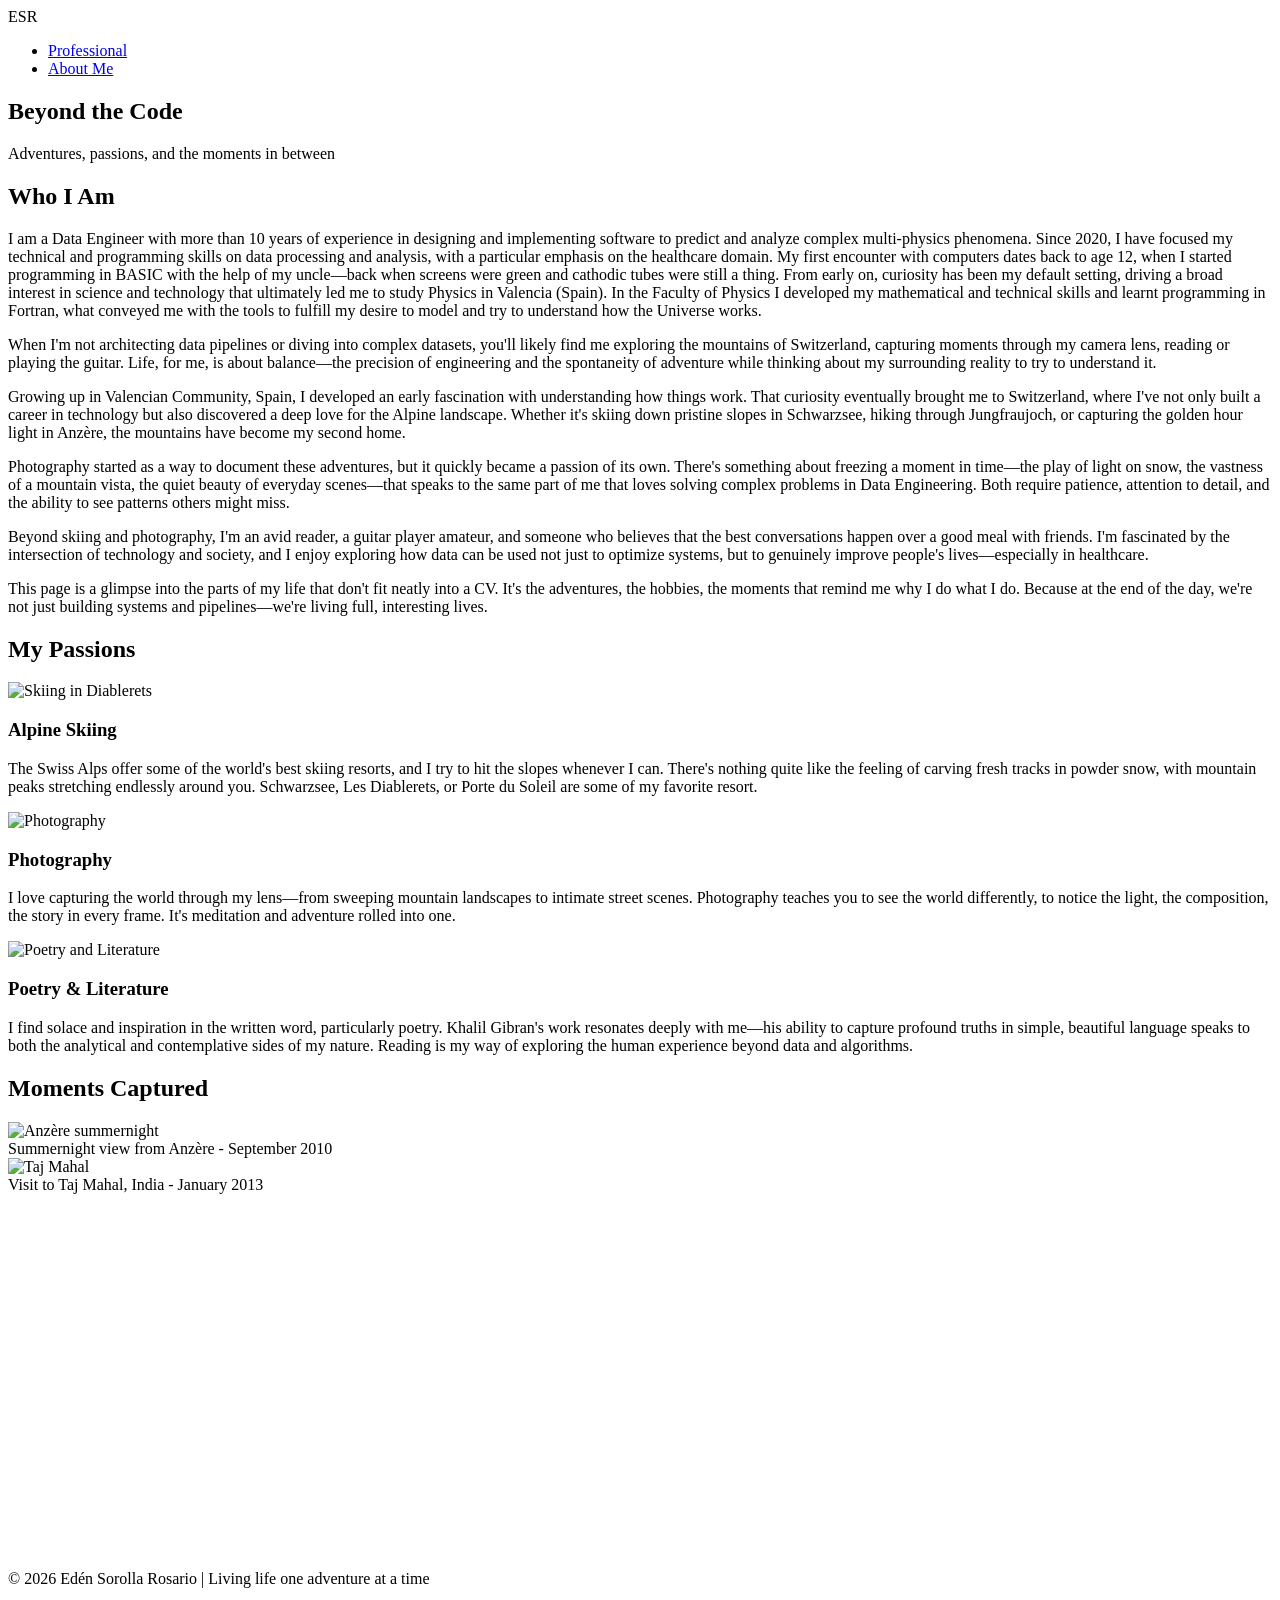
==== commit 06b3cc9d: "Shortens bio of "index.html"; fixes image path and increases the height of the "Clinical_db_schema.s" ====
--- a/about.html
+++ b/about.html
@@ -117,7 +117,7 @@
                     <div class="photo-caption">Visit to Taj Mahal, India - January 2013</div>
                 </div>
                 <div class="photo-item">
-                    <img src="pics/processed/India_09012013.JPG" alt="New Delhi">
+                    <img src="pics/processed/India_09012013.jpg" alt="New Delhi">
                     <div class="photo-caption">Representation of Lord Shiva in New Delhi, India - January 2013</div>
                 </div>
                 <div class="photo-item">
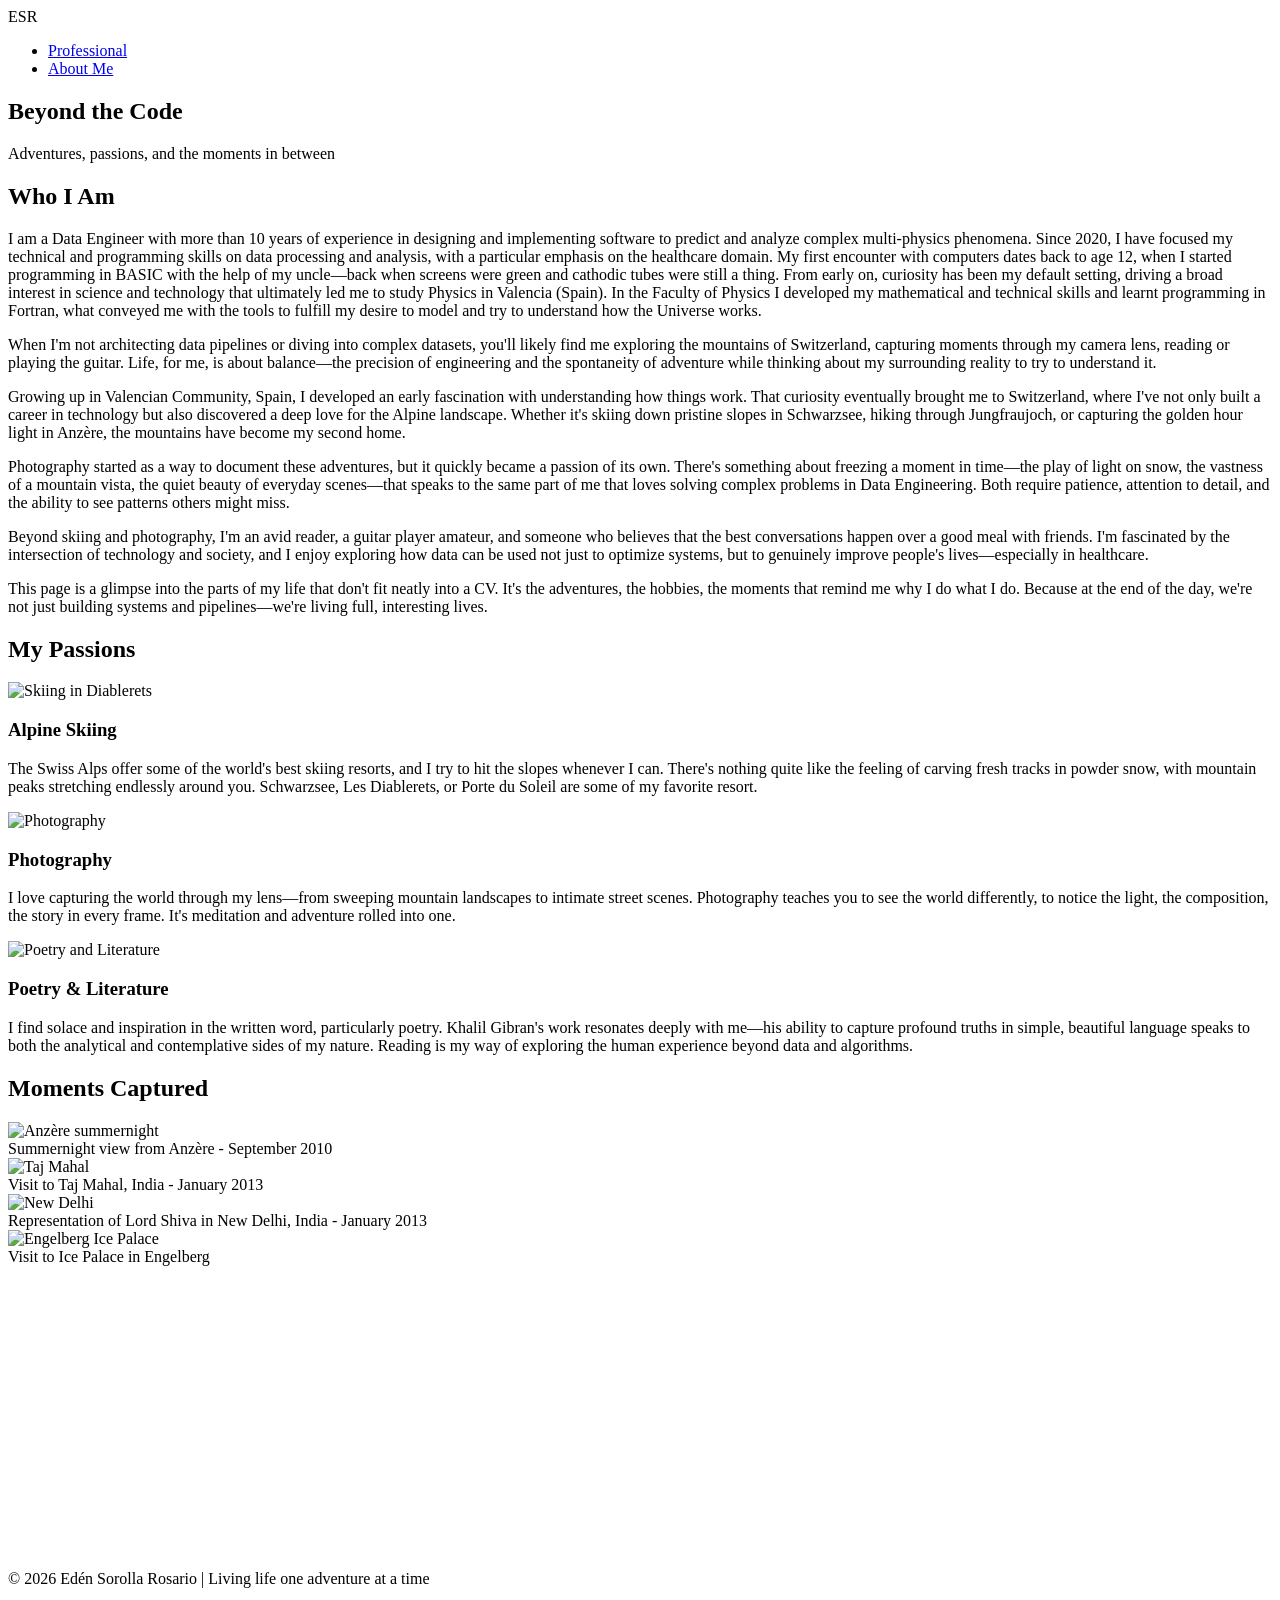
==== commit 3a7bd5eb: "Fixes link to projects section; adds Azure icon to PDF_report_schema.png; removes garbage in `about." ====
--- a/about.html
+++ b/about.html
@@ -90,15 +90,6 @@
                         <p>I find solace and inspiration in the written word, particularly poetry. Khalil Gibran's work resonates deeply with me—his ability to capture profound truths in simple, beautiful language speaks to both the analytical and contemplative sides of my nature. Reading is my way of exploring the human experience beyond data and algorithms.</p>
                     </div>
                 </div>
-<!-- Commented:
-                <div class="hobby-card">
-                    <img src="pics/processed/Noordwijk_29112009.JPG" alt="Scientific Adventures" class="hobby-image">
-                    <div class="hobby-content">
-                        <h3>Scientific Exploration</h3>
-                        <p>This photo from Noordwijk, Netherlands, captures the first day of a three-week ESA-funded test campaign for my research project. It represents the intersection of scientific rigor and adventure—traveling to new places, collaborating with brilliant minds, and pushing the boundaries of what's possible in space technology.</p>
-                    </div>
-                </div>
--->
             </div>
         </div>
     </section>
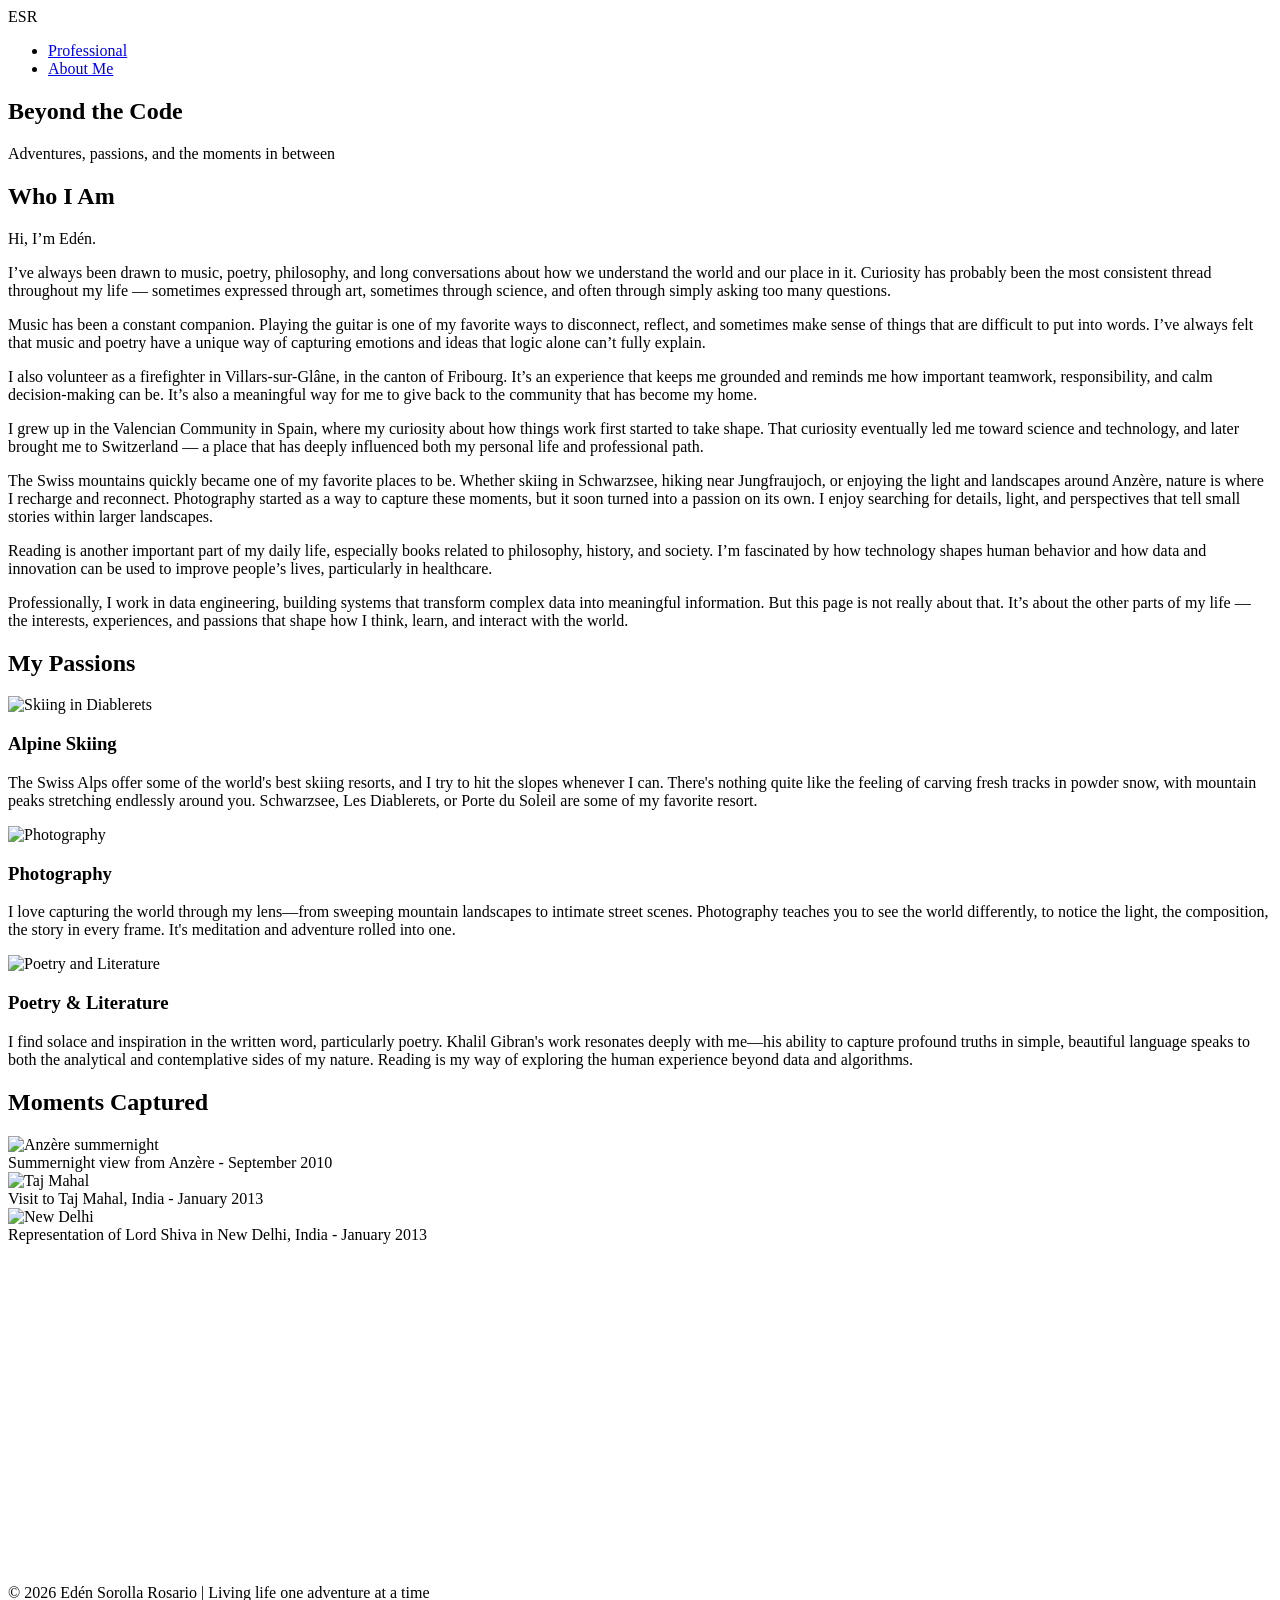
==== commit f8253e5d: "Adds genuine introduction to my Bio page." ====
--- a/about.html
+++ b/about.html
@@ -47,17 +47,22 @@
         <div class="container">
             <h2>Who I Am</h2>
             <div class="bio-text">
-                <p>I am a Data Engineer with more than 10 years of experience in designing and implementing software to predict and analyze complex multi-physics phenomena. Since 2020, I have focused my technical and programming skills on data processing and analysis, with a particular emphasis on the healthcare domain. My first encounter with computers dates back to age 12, when I started programming in BASIC with the help of my uncle—back when screens were green and cathodic tubes were still a thing. From early on, curiosity has been my default setting, driving a broad interest in science and technology that ultimately led me to study Physics in Valencia (Spain). In the Faculty of Physics I developed my mathematical and technical skills and learnt programming in Fortran, what conveyed me with the tools to fulfill my desire to model and try to understand how the Universe works.</p>
-
-                <p>When I'm not architecting data pipelines or diving into complex datasets, you'll likely find me exploring the mountains of Switzerland, capturing moments through my camera lens, reading or playing the guitar. Life, for me, is about balance—the precision of engineering and the spontaneity of adventure while thinking about my surrounding reality to try to understand it.</p>
-
-                <p>Growing up in Valencian Community, Spain, I developed an early fascination with understanding how things work. That curiosity eventually brought me to Switzerland, where I've not only built a career in technology but also discovered a deep love for the Alpine landscape. Whether it's skiing down pristine slopes in Schwarzsee, hiking through Jungfraujoch, or capturing the golden hour light in Anzère, the mountains have become my second home.</p>
-
-                <p>Photography started as a way to document these adventures, but it quickly became a passion of its own. There's something about freezing a moment in time—the play of light on snow, the vastness of a mountain vista, the quiet beauty of everyday scenes—that speaks to the same part of me that loves solving complex problems in Data Engineering. Both require patience, attention to detail, and the ability to see patterns others might miss.</p>
-
-                <p>Beyond skiing and photography, I'm an avid reader, a guitar player amateur, and someone who believes that the best conversations happen over a good meal with friends. I'm fascinated by the intersection of technology and society, and I enjoy exploring how data can be used not just to optimize systems, but to genuinely improve people's lives—especially in healthcare.</p>
-
-                <p>This page is a glimpse into the parts of my life that don't fit neatly into a CV. It's the adventures, the hobbies, the moments that remind me why I do what I do. Because at the end of the day, we're not just building systems and pipelines—we're living full, interesting lives.</p>
+                <p>Hi, I’m Edén.</p>
+
+                <p></p>I’ve always been drawn to music, poetry, philosophy, and long conversations about how we understand the world and our place in it. Curiosity has probably been the most consistent thread throughout my life — sometimes expressed through art, sometimes through science, and often through simply asking too many questions.</p>
+
+                <p>Music has been a constant companion. Playing the guitar is one of my favorite ways to disconnect, reflect, and sometimes make sense of things that are difficult to put into words. I’ve always felt that music and poetry have a unique way of capturing emotions and ideas that logic alone can’t fully explain.</p>
+
+                <p>I also volunteer as a firefighter in Villars-sur-Glâne, in the canton of Fribourg. It’s an experience that keeps me grounded and reminds me how important teamwork, responsibility, and calm decision-making can be. It’s also a meaningful way for me to give back to the community that has become my home.</p>
+
+                <p>I grew up in the Valencian Community in Spain, where my curiosity about how things work first started to take shape. That curiosity eventually led me toward science and technology, and later brought me to Switzerland — a place that has deeply influenced both my personal life and professional path.</p>
+
+                <p>The Swiss mountains quickly became one of my favorite places to be. Whether skiing in Schwarzsee, hiking near Jungfraujoch, or enjoying the light and landscapes around Anzère, nature is where I recharge and reconnect. Photography started as a way to capture these moments, but it soon turned into a passion on its own. I enjoy searching for details, light, and perspectives that tell small stories within larger landscapes.</p>
+
+                <p>Reading is another important part of my daily life, especially books related to philosophy, history, and society. I’m fascinated by how technology shapes human behavior and how data and innovation can be used to improve people’s lives, particularly in healthcare.</p>
+
+                <p>Professionally, I work in data engineering, building systems that transform complex data into meaningful information. But this page is not really about that. It’s about the other parts of my life — the interests, experiences, and passions that shape how I think, learn, and interact with the world.</p>
+
             </div>
         </div>
     </section>
--- a/css/about.css
+++ b/css/about.css
@@ -223,7 +223,7 @@
             overflow: hidden;
             border-radius: 8px;
             aspect-ratio: 4/3;
-            cursor: pointer;
+            /*cursor: pointer;*/
             box-shadow: 0 3px 15px rgba(0,0,0,0.1);
         }
 
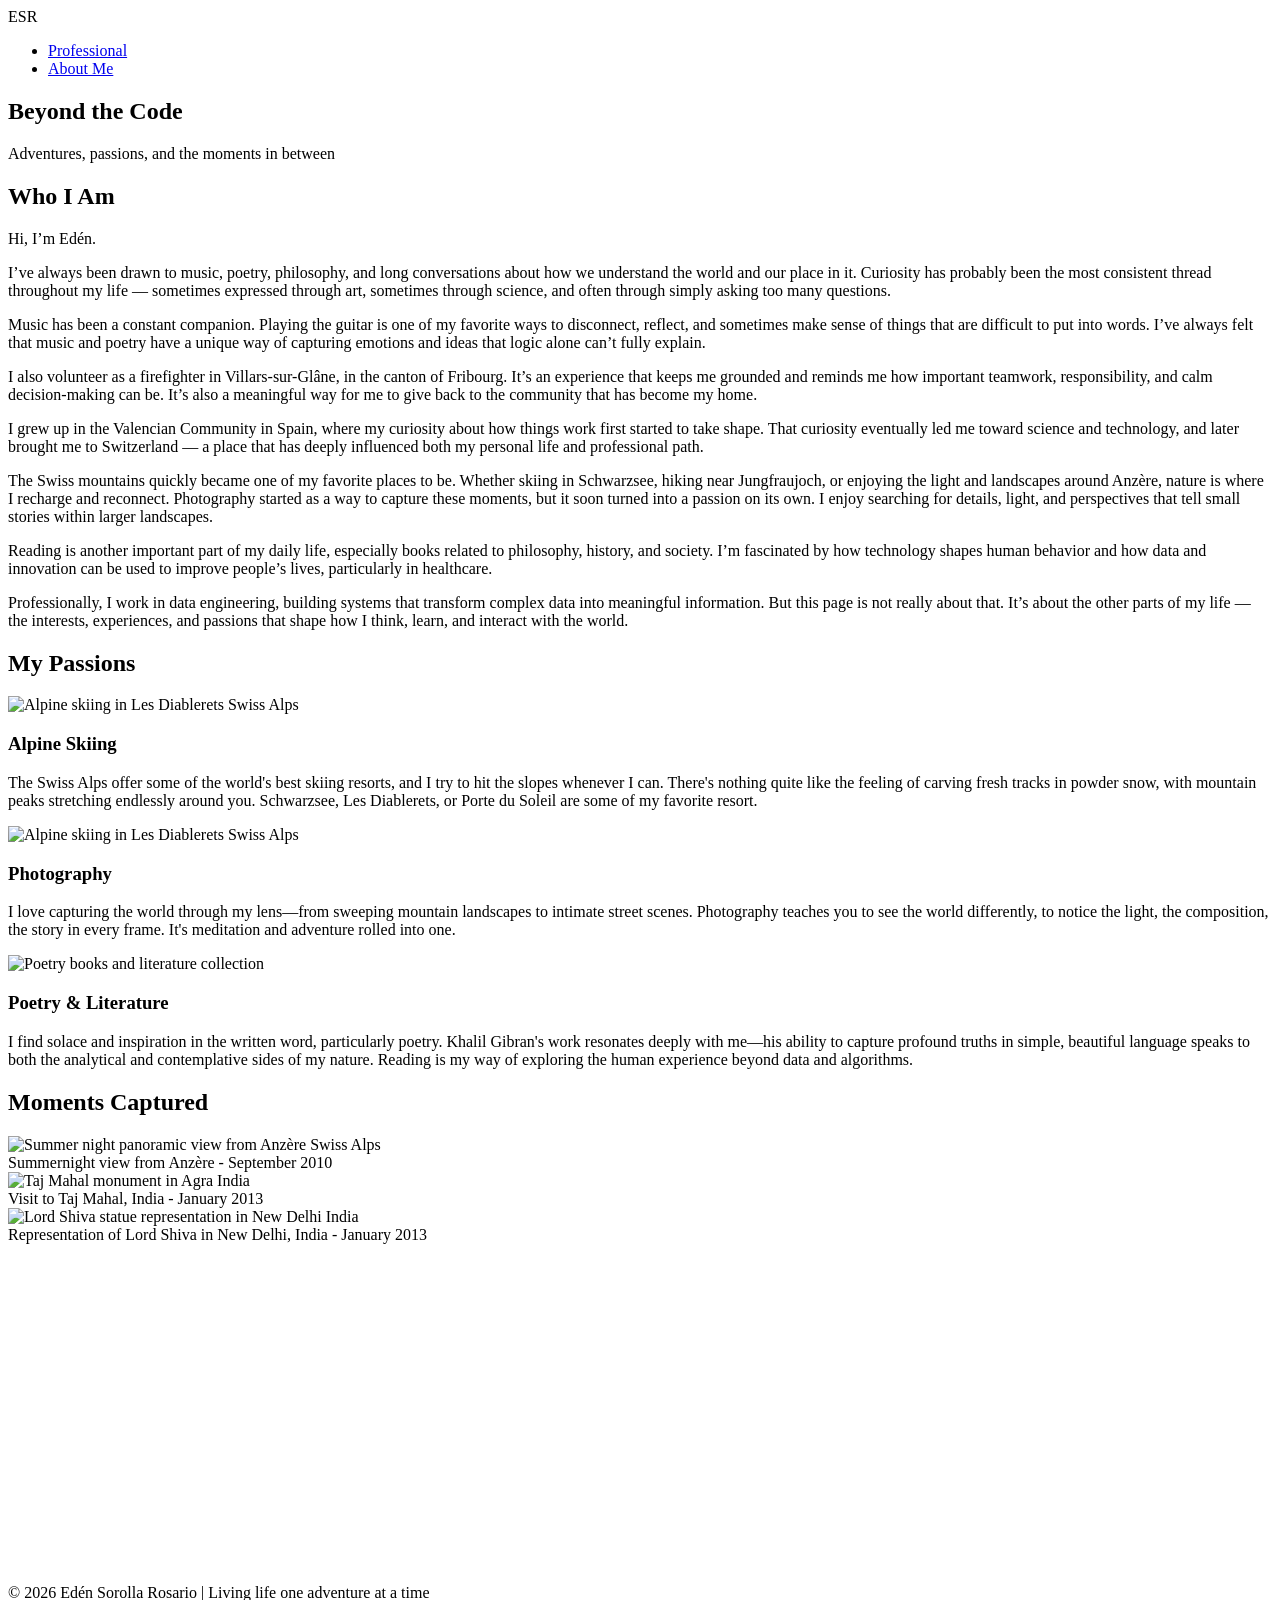
==== commit c16dee8e: "Adds SEO technology and the Google Tag for traffic analytics in ALL the pages." ====
--- a/about.html
+++ b/about.html
@@ -11,9 +11,84 @@
         }
     </script>
 
+    <!-- Google tag (gtag.js) -->
+    <script async src="https://www.googletagmanager.com/gtag/js?id=G-4PWPS1RZCF"></script>
+    <script>
+      window.dataLayer = window.dataLayer || [];
+      function gtag(){dataLayer.push(arguments);}
+      gtag('js', new Date());
+
+      gtag('config', 'G-4PWPS1RZCF');
+    </script>
+
     <meta charset="UTF-8">
     <meta name="viewport" content="width=device-width, initial-scale=1.0">
-    <title>About Me | Edén Sorolla Rosario</title>
+
+    <!-- Primary Meta Tags -->
+    <title>About Edén Sorolla Rosario | Photography, Music & Personal Life</title>
+    <meta name="title" content="About Edén Sorolla Rosario | Personal Life & Hobbies">
+    <meta name="description" content="Discover the personal side of Edén Sorolla - volunteer firefighter, photography enthusiast, alpine skiing lover, and poetry reader. Based in Villars-sur-Glâne, Switzerland.">
+    <meta name="keywords" content="Edén Sorolla, photography, alpine skiing, Switzerland, Villars-sur-Glâne, firefighter, poetry, music, guitar, travel photography">
+    <meta name="author" content="Edén Sorolla Rosario">
+    <meta name="robots" content="index, follow">
+    <link rel="canonical" href="https://esorolla.github.io/portfolio/about.html">
+
+    <!-- Open Graph / Facebook -->
+    <meta property="og:type" content="profile">
+    <meta property="og:url" content="https://esorolla.github.io/portfolio/about.html">
+    <meta property="og:title" content="About Edén Sorolla Rosario | Personal Life">
+    <meta property="og:description" content="Photography, alpine skiing, music, and poetry - discover the personal passions beyond data engineering.">
+    <meta property="og:image" content="https://esorolla.github.io/portfolio/pics/processed/Diablerets_27012013.png">
+
+    <!-- Twitter -->
+    <meta property="twitter:card" content="summary_large_image">
+    <meta property="twitter:url" content="https://esorolla.github.io/portfolio/about.html">
+    <meta property="twitter:title" content="About Edén Sorolla Rosario">
+    <meta property="twitter:description" content="Photography, alpine skiing, music, and poetry - discover the personal passions beyond data engineering.">
+    <meta property="twitter:image" content="https://esorolla.github.io/portfolio/pics/processed/Diablerets_27012013.png">
+
+    <!-- Structured Data - JSON-LD -->
+    <script type="application/ld+json">
+    {
+      "@context": "https://schema.org",
+      "@type": "Person",
+      "name": "Edén Sorolla Rosario",
+      "url": "https://esorolla.github.io/portfolio/about.html",
+      "image": "https://esorolla.github.io/portfolio/pics/processed/Sorolla_photo.png",
+      "address": {
+        "@type": "PostalAddress",
+        "addressLocality": "Villars-sur-Glâne",
+        "addressRegion": "Fribourg",
+        "addressCountry": "CH"
+      },
+      "birthPlace": {
+        "@type": "Place",
+        "name": "Valencian Community, Spain"
+      },
+      "knowsLanguage": ["English", "Spanish", "French"],
+      "hasOccupation": [
+        {
+          "@type": "Occupation",
+          "name": "Volunteer Firefighter",
+          "occupationLocation": {
+            "@type": "Place",
+            "name": "Villars-sur-Glâne, Switzerland"
+          }
+        }
+      ],
+      "interestIn": [
+        "Photography",
+        "Alpine Skiing",
+        "Poetry",
+        "Music",
+        "Guitar",
+        "Mountain Hiking",
+        "Philosophy",
+        "Literature"
+      ]
+    }
+    </script>
+
     <link rel="preconnect" href="https://fonts.googleapis.com">
     <link rel="preconnect" href="https://fonts.gstatic.com" crossorigin>
     <link href="https://fonts.googleapis.com/css2?family=Playfair+Display:wght@700;900&family=Work+Sans:wght@300;400;600&display=swap" rel="stylesheet">
@@ -73,7 +148,9 @@
             <h2>My Passions</h2>
             <div class="hobbies-grid">
                 <div class="hobby-card">
-                    <img src="pics/processed/Diablerets_27012013.png" alt="Skiing in Diablerets" class="hobby-image">
+                    <img src="pics/processed/Diablerets_27012013.png"
+                         alt="Alpine skiing in Les Diablerets Swiss Alps"
+                         class="hobby-image">
                     <div class="hobby-content">
                         <h3>Alpine Skiing</h3>
                         <p>The Swiss Alps offer some of the world's best skiing resorts, and I try to hit the slopes whenever I can. There's nothing quite like the feeling of carving fresh tracks in powder snow, with mountain peaks stretching endlessly around you. Schwarzsee, Les Diablerets, or Porte du Soleil are some of my favorite resort.</p>
@@ -81,7 +158,9 @@
                 </div>
 
                 <div class="hobby-card">
-                    <img src="pics/processed/Annecy_23052010.JPG" alt="Photography" class="hobby-image">
+                    <img src="pics/processed/Annecy_23052010.JPG"
+                         alt="Alpine skiing in Les Diablerets Swiss Alps"
+                         class="hobby-image">
                     <div class="hobby-content">
                         <h3>Photography</h3>
                         <p>I love capturing the world through my lens—from sweeping mountain landscapes to intimate street scenes. Photography teaches you to see the world differently, to notice the light, the composition, the story in every frame. It's meditation and adventure rolled into one.</p>
@@ -89,7 +168,9 @@
                 </div>
 
                 <div class="hobby-card">
-                    <img src="pics/processed/Le fou et la nuit.jpg" alt="Poetry and Literature" class="hobby-image">
+                    <img src="pics/processed/Le fou et la nuit.jpg"
+                         alt="Poetry books and literature collection"
+                         class="hobby-image">
                     <div class="hobby-content">
                         <h3>Poetry & Literature</h3>
                         <p>I find solace and inspiration in the written word, particularly poetry. Khalil Gibran's work resonates deeply with me—his ability to capture profound truths in simple, beautiful language speaks to both the analytical and contemplative sides of my nature. Reading is my way of exploring the human experience beyond data and algorithms.</p>
@@ -105,27 +186,27 @@
             <h2>Moments Captured</h2>
             <div class="photo-grid">
                 <div class="photo-item">
-                    <img src="pics/processed/Anzere_11092010.JPG" alt="Anzère summernight">
+                    <img src="pics/processed/Anzere_11092010.JPG" alt="Summer night panoramic view from Anzère Swiss Alps">
                     <div class="photo-caption">Summernight view from Anzère - September 2010</div>
                 </div>
                 <div class="photo-item">
-                    <img src="pics/processed/India_09012013_1.JPG" alt="Taj Mahal">
+                    <img src="pics/processed/India_09012013_1.JPG" alt="Taj Mahal monument in Agra India">
                     <div class="photo-caption">Visit to Taj Mahal, India - January 2013</div>
                 </div>
                 <div class="photo-item">
-                    <img src="pics/processed/India_09012013.jpg" alt="New Delhi">
+                    <img src="pics/processed/India_09012013.jpg" alt="Lord Shiva statue representation in New Delhi India">
                     <div class="photo-caption">Representation of Lord Shiva in New Delhi, India - January 2013</div>
                 </div>
                 <div class="photo-item">
-                    <img src="pics/processed/Engelberg_02042011_2.JPG" alt="Engelberg Ice Palace">
+                    <img src="pics/processed/Engelberg_02042011_2.JPG" alt="Visit to Ice Palace in Engelberg, Switzerland">
                     <div class="photo-caption">Visit to Ice Palace in Engelberg</div>
                 </div>
                 <div class="photo-item">
-                    <img src="pics/processed/Engelberg_02042011_3.png" alt="Mountain serenity">
+                    <img src="pics/processed/Engelberg_02042011_3.png" alt="Enjoying the mountain serenity of Engelberg">
                     <div class="photo-caption">Engelberg mountain serenity</div>
                 </div>
                 <div class="photo-item">
-                    <img src="pics/processed/Noordwijk_29112009.JPG" alt="Noordwijk Netherlands">
+                    <img src="pics/processed/Noordwijk_29112009.JPG" alt="Visit to Noordwijk beach in December, The Netherlands">
                     <div class="photo-caption">Visit to Noordwijk beach, The Netherlands for an ESA test campaign, November 2009</div>
                 </div>
                 <div class="photo-item">
@@ -133,7 +214,7 @@
                     <div class="photo-caption">Visit to Zurich, November 2013</div>
                 </div>
                 <div class="photo-item">
-                    <img src="pics/processed/Noordwijk_29112009_1.JPG" alt="Noordwijk Netherlands bis">
+                    <img src="pics/processed/Noordwijk_29112009_1.JPG" alt="Visit to Noordwijk, The Netherlands">
                     <div class="photo-caption">Visit to Noordwijk, The Netherlands, November 2009</div>
                 </div>
                 <div class="photo-item">
@@ -141,15 +222,15 @@
                     <div class="photo-caption">First visit to Jungfraujoch</div>
                 </div>
                 <div class="photo-item">
-                    <img src="pics/processed/CERN_07052010.jpg" alt="Visit to CERN">
+                    <img src="pics/processed/CERN_07052010.jpg" alt="Visit to technical installations in CERN">
                     <div class="photo-caption">Visit to technical installations in CERN</div>
                 </div>
                 <div class="photo-item">
-                    <img src="pics/processed/CERN_07052010_1.png" alt="Visit to CERN bis">
+                    <img src="pics/processed/CERN_07052010_1.png" alt="Visit to warehouse with electromagnetic devices in CERN">
                     <div class="photo-caption">Visit to electromagnetic devices warehouse in CERN</div>
                 </div>
                 <div class="photo-item">
-                    <img src="pics/processed/Football_team_09112011.png" alt="Football team">
+                    <img src="pics/processed/Football_team_09112011.png" alt="Local lausanne football championship">
                     <div class="photo-caption">Champions of local Lausanne football tournament</div>
                 </div>
             </div>
